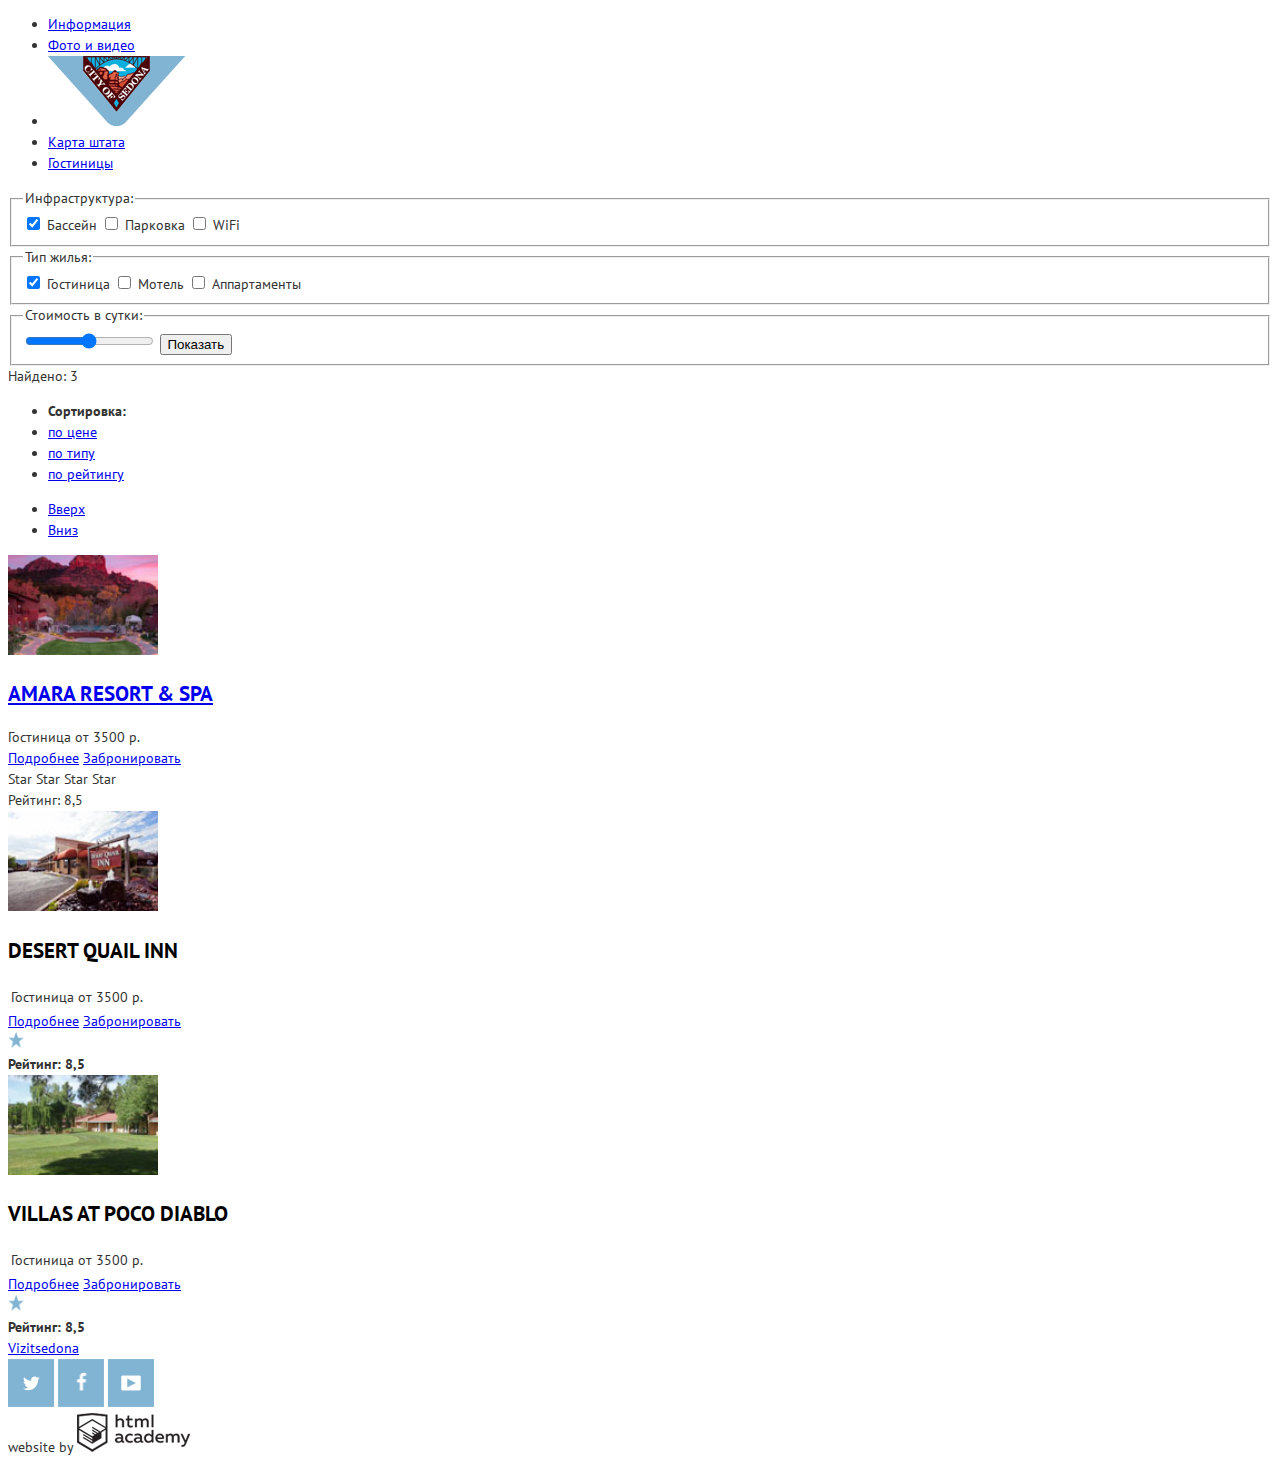
==== hotels.html @ 651b52d7 "Правки 20_04" ====
<!DOCTYPE html>
<html lang="ru">
  <head>
    <meta charset="utf-8">
    <title>HTML Academy: Седона</title>
    <link href="https://fonts.googleapis.com/css?family=PT+Sans:400,700&amp;subset=latin,cyrillic" rel="stylesheet">
    <link href="css/style.css" rel="stylesheet">
  </head>
  <body>
    <div class="container">
      <header class="main-header">
          <nav class="main-navigation">
            <ul>
              <li><a href="#">Информация</a></li>
              <li><a href="#">Фото и видео</a></li>
              <li class="logocity"><a href="#"><img src="img/logocity2.png" width="138" height="70" alt="«Logo Sedona»"></a></li>
              <li><a href="#">Карта штата</a></li>
              <li><a href="#">Гостиницы</a></li>
            </ul>
          </nav>
      </header>
      <main class="container">
        <!-- <div class="form"> -->
          <form class="searh-hotel-form" action="https://echo.htmlacademy.ru" method="post">
            <fieldset class="form-check">
             <legend>Инфраструктура:</legend>
              <input type="checkbox" name="pool" value="pool" checked>
              <label>Бассейн</label>
              <input type="checkbox" name="parking" value="parking">
              <label>Парковка</label>
              <input type="checkbox" name="wifi" value="wifi">
              <label>WiFi</label>
            </fieldset> 
            <fieldset class="form-check">
              <legend>Тип жилья:</legend>
              <input type="checkbox" name="hotel" value="hotel" checked>
              <label>Гостиница</label>
              <input type="checkbox" name="motel" value="motel">
              <label>Мотель</label>
              <input type="checkbox" name="appartment" value="appartment">
              <label>Аппартаменты</label>
            </fieldset>
            <fieldset class="">
              <legend>Стоимость в сутки:</legend>
              <input type="range" min="0" max="100" step="1" value="50">
              <button class="btn" type="submit">Показать</button>
            </fieldset>
          </form>
          <!-- <form class="searh-hotel-form" action="https://echo.htmlacademy.ru" method="post">
            <table>
              <tr>
                <th>Инфраструктура:</th>
                <th>-</th>
                </tr>
              <tr>
                <td><input type="checkbox" id="pool" value="pool"checked></td>
                <td><label for="pool">Бассейн.</label></td>
              </tr>
              <tr>
                <td><input type="checkbox" id="parking" value="parking"></td>
                <td><label for="parking">Парковка</label></td>
              </tr>
              <tr>
                <td><input type="checkbox" id="wifi" value="wifi"></td>
                <td><label for="wifi">WiFi</label></td>
              </tr>
              <tr>
                <td><button class="btn" type="submit">Показать</button></td>
                <td>-</td>
              </tr>
            </table>
          </form> -->
        <!-- </div> -->
        <div class="hotels-resalt">
          <div class="sort-bar">
            <!-- <nav class="resalt-navigation"> -->
            <div>Найдено: <span class="count">3</span></div>
            <ul class="sorting-type">
              <li><strong>Сортировка:</strong></li>
              <li><a data-sortname="price" href="#">по цене</a></li>
              <li><a data-sortname="type" href="#">по типу</a></li>
              <li><a data-sortname="rate" href="#">по рейтингу</a></li>
            </ul>
            <ul class="sorting-direction">
              <li><a data-direction="up" href="#">Вверх</a></li>
              <li><a data-direction="down" href="#">Вниз</a></li>
            </ul>
            <!-- </nav> -->
          </div>
          <div class="hotels-list">
            <div class="hotel-item">
              <div class="hotel-img">
                <a href="#"><img src="img/Amara-Resort-Spa-preview.jpg" width="150" height="100" alt="«Amara Resort»"></a>
              </div>
              <div class="hotel-name">
                <h2><a href="#">Amara Resort & Spa</a></h2>
                <div class="price">
                  <span class="left">Гостиница</span>
                  <span class="right">от 3500 р.</span>
                </div>
                <!-- <table class="price">
                  <tr>
                    <td>Гостиница</td>
                    <td>от 3500 р.</td>
                  </tr>
                </table> -->
                <div class="btn">
                 <a class="left btn-more" href="#">Подробнее</a>
                 <a class="right btn-booking" href="#">Забронировать</a>
                </div>
              </div>
              <div class="rating">
                <div class="rate-star">
                  <span class="star">Star</span>
                  <span class="star">Star</span>
                  <span class="star">Star</span>
                  <span class="star">Star</span>
                 <!-- <img src="img/star.png" width="16" height="16" alt="«star»"> -->
                </div>
                <div class="rate-number">Рейтинг: <span class="rate-count">8,5</span></div>
              </div>
            <div class="hotel-item">
              <div class="hotel-img">
                <img src="img/Desert-Quail-Inn-preview.jpg" width="150" height="100" alt="«Desert Quail Inn»">
              </div>
              <div class="hotel-name">
                <h2>Desert Quail Inn</h2>
                <table class="price">
                  <tr>
                    <td>Гостиница</td>
                    <td>от 3500 р.</td>
                  </tr>
                </table>
                <div class="btn">
                 <a class="btn-more" href="#">Подробнее</a>
                 <a class="btn-booking" href="#">Забронировать</a>
                </div>
                <div class="rate-star">
                 <img src="img/star.png" width="16" height="16" alt="«star»">
                </div>
                <div class="rate-number">
                 <strong>Рейтинг: 8,5</strong>
                </div>
              </div>  
            <div class="hotel-item">
              <div class="hotel-img">
                <img src="img/Villas-at-Poco-Diablo-preview.jpg" width="150" height="100" alt="«Villas at Poco Diablo»">
              </div>
              <div class="hotel-name">
                <h2>Villas at Poco Diablo</h2>
                <table class="price">
                  <tr>
                    <td>Гостиница</td>
                    <td>от 3500 р.</td>
                  </tr>
                </table>
                <div class="btn">
                 <a class="btn-more" href="#">Подробнее</a>
                 <a class="btn-booking" href="#">Забронировать</a>
                </div>
                <div class="rate-star">
                 <img src="img/star.png" width="16" height="16" alt="«star»">
                </div>
                <div class="rate-number">
                 <strong>Рейтинг: 8,5</strong>
                </div>
              </div>  
            </div>
          </div>
        </div>
      </main>
      <footer class="main-footer">
        <div class="footer-contacts">
          <a href="#">Vizitsedona</a>
        </div>
        <div class="footer-social">
          <a class="social-btn social-btn-tw" href="#"><img src="img/twitter-box.png" width="46" height="48" alt="Твиттер"></a>
          <a class="social-btn social-btn-fb" href="#"><img src="img/facebook-box.png" width="46" height="48" alt="Фейсбук"></a>
          <a class="social-btn social-btn-ytube" href="#"><img src="img/ytube-box.png" width="46" height="48" alt="Ютьюб"></a>
        </div>
        <div class="footer-copyright">website by
          <a class="btn" href="https://htmlacademy.ru"><img src="img/logo-academy.png" width="113" height="39" alt="htmlacademy"></a>
        </div>
      </footer>
    </div>
  </body>
</html>
---- css/style.css ----
body{
     font-size: 14px;
     color: #333333;
     font-family: "PT Sans", Arial, sans-serif;
     line-height: 1.5
}

h1 {
    font-size: 30px;
    font-weight: 700;
    text-transform: uppercase;
    color: #000;
}

h2 {
    font-size: 21px;
    font-weight: 700;
    text-transform: uppercase;
    color: #000;
}

h3 {
    font-size: 16px;
    font-weight: 700;
    text-transform: uppercase;
    color: #000;
}

.banner-left {
    background: url("../img/sedona-view-1-small.jpg") no-repeat;
}

/*.index-logo {
    background-image: url("../img/sedona-view-1-small.jpg");
}*/
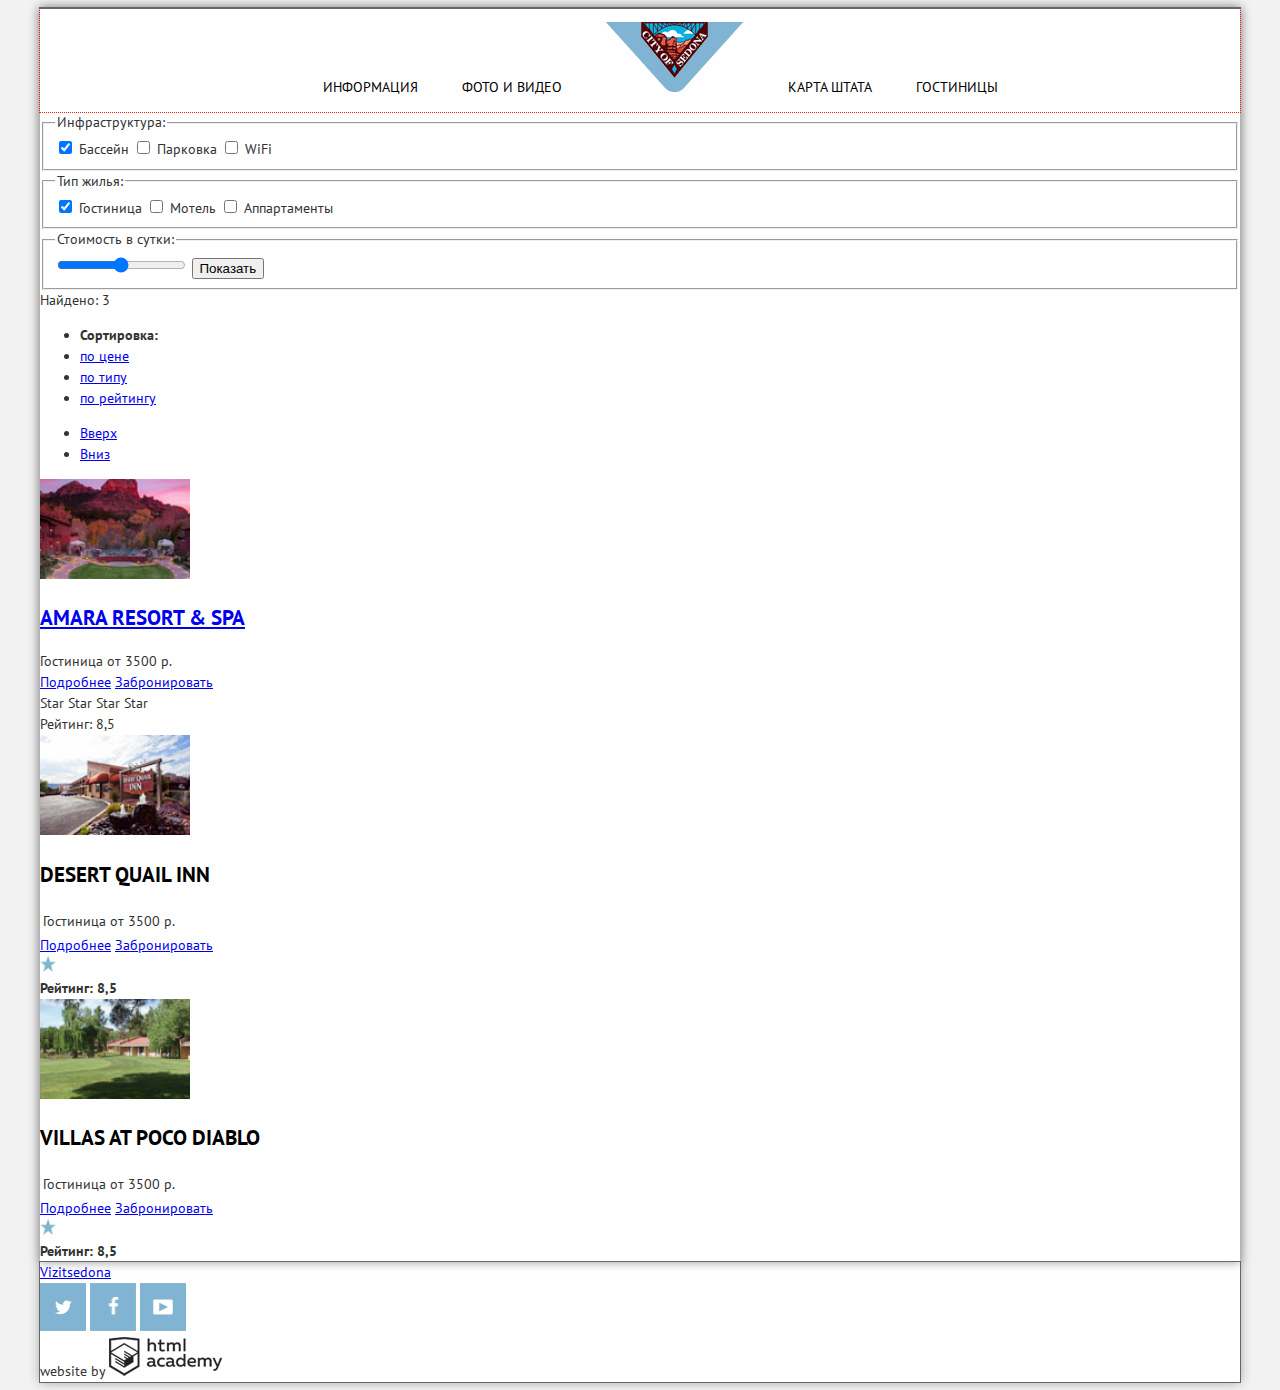
==== commit f224ea5a: "Сетки 24-04" ====
--- a/hotels.html
+++ b/hotels.html
@@ -46,32 +46,7 @@
               <button class="btn" type="submit">Показать</button>
             </fieldset>
           </form>
-          <!-- <form class="searh-hotel-form" action="https://echo.htmlacademy.ru" method="post">
-            <table>
-              <tr>
-                <th>Инфраструктура:</th>
-                <th>-</th>
-                </tr>
-              <tr>
-                <td><input type="checkbox" id="pool" value="pool"checked></td>
-                <td><label for="pool">Бассейн.</label></td>
-              </tr>
-              <tr>
-                <td><input type="checkbox" id="parking" value="parking"></td>
-                <td><label for="parking">Парковка</label></td>
-              </tr>
-              <tr>
-                <td><input type="checkbox" id="wifi" value="wifi"></td>
-                <td><label for="wifi">WiFi</label></td>
-              </tr>
-              <tr>
-                <td><button class="btn" type="submit">Показать</button></td>
-                <td>-</td>
-              </tr>
-            </table>
-          </form> -->
-        <!-- </div> -->
-        <div class="hotels-resalt">
+          <div class="hotels-resalt">
           <div class="sort-bar">
             <!-- <nav class="resalt-navigation"> -->
             <div>Найдено: <span class="count">3</span></div>
--- a/css/style.css
+++ b/css/style.css
@@ -2,7 +2,8 @@
      font-size: 14px;
      color: #333333;
      font-family: "PT Sans", Arial, sans-serif;
-     line-height: 1.5
+     line-height: 1.5;
+     background:#f2f2f2;
 }
 
 h1 {
@@ -26,9 +27,166 @@
     color: #000;
 }
 
-.banner-left {
+.container{
+    width: 1200px;
+    margin: 0 auto;
+    background:#fff;
+    box-shadow:0 0 10px #999;
+}
+
+.main-header{
+    outline: 1px solid #666;
+}
+
+.main-container{
+    outline: 1px solid #666;
+}
+
+.main-footer{
+    outline: 1px solid #666;
+}
+.main-headbg{
+    outline: 1px dotted #ff1800;
+    margin: 0;
+    background: url("../img/sedonawelcome.gif") no-repeat,
+                url("../img/sedona-head-bg.jpg") no-repeat;
+    float: left;
+    width: 1200px;
+    min-height: 507px;
+}
+
+.main-navigation{
+    outline: 1px dotted #ff1800;
+    margin: 0px auto;
+    list-style: none;
+    text-align: center;
+    vertical-align: middle;
+    float: left;
+    width: 1200px;
+    min-height: 56px;
+}
+
+.main-navigation li {
+    display: inline-block;
+    
+}
+
+.main-navigation a {
+    color: #000;
+    display: block;
+    padding: 0px 20px;
+    text-decoration: none;
+    text-transform: uppercase;
+ }
+
+ li a:hover{
+    color: #81b3d2;
+ }
+
+.bg-cover{
+    width:1200px;
+    min-height: 57px;
+    outline: 1px dotted #ff1800;
+    margin-top:-57px;
+    background: url("../img/mask-bg2.png") no-repeat;
+    float: left;
+
+}
+
+.bg-cover :after{
+    content: '';
+    display: block;
+    clear: both;
+}
+
+.about-sedona{
+    vertical-align: middle;
+    text-align: center;
+    min-height: 216px;
+    width: 1200px;
+    outline: 1px dotted #ff1800;
+    float: left;
+    padding-top: 60px;
+}
+
+.text{
+   font-size: 14px;
+   text-transform: uppercase;
+    
+}
+.banner-1{
+    width: 1200px;
+    margin: 0;
+}
+
+.banner-1:after{
+    content: '';
+    display: block;
+    clear: both;
+    outline: 1px dotted #ff1800;
+}
+/*.container-logo{
+    background: url("../img/sedona-head-bg.jpg") no-repeat;
+}*/
+
+
+.container-img-right{
+    float: right;
+    width: 800px;
+    min-height: 256px;
     background: url("../img/sedona-view-1-small.jpg") no-repeat;
 }
+.container-text-left{
+    float: left;
+    width: 400px;
+    min-height: 256px;
+    vertical-align: middle;
+    text-align: center;
+    background-color: #81b3d2;
+}
+
+.container-text-left p{
+   text-transform: uppercase;
+    color: #fff;
+}
+
+.container-text-right p{
+   text-transform: uppercase;
+    color: #fff;
+} 
+
+.content-name{
+    font-size: 21px;
+    font-weight: bold;
+}
+
+.container-img-left{
+    float: left;
+    width: 800px;
+    min-height: 256px;
+    background: url("../img/sedona-view-2-small.jpg") no-repeat;
+}
+.container-text-right{
+    float: right;
+    width: 400px;
+    min-height: 256px;
+    vertical-align: middle;
+    text-align: center;
+    background-color: #81b3d2;
+}
+
+.tourist-info{
+    outline: 1px dotted #ff1800;
+}
+.container-item{
+    float: left;
+    width: 400px;
+    min-height: 330px;
+    outline: 1px dotted #ff1800;  
+}
+
+
+
 
 /*.index-logo {
     background-image: url("../img/sedona-view-1-small.jpg");
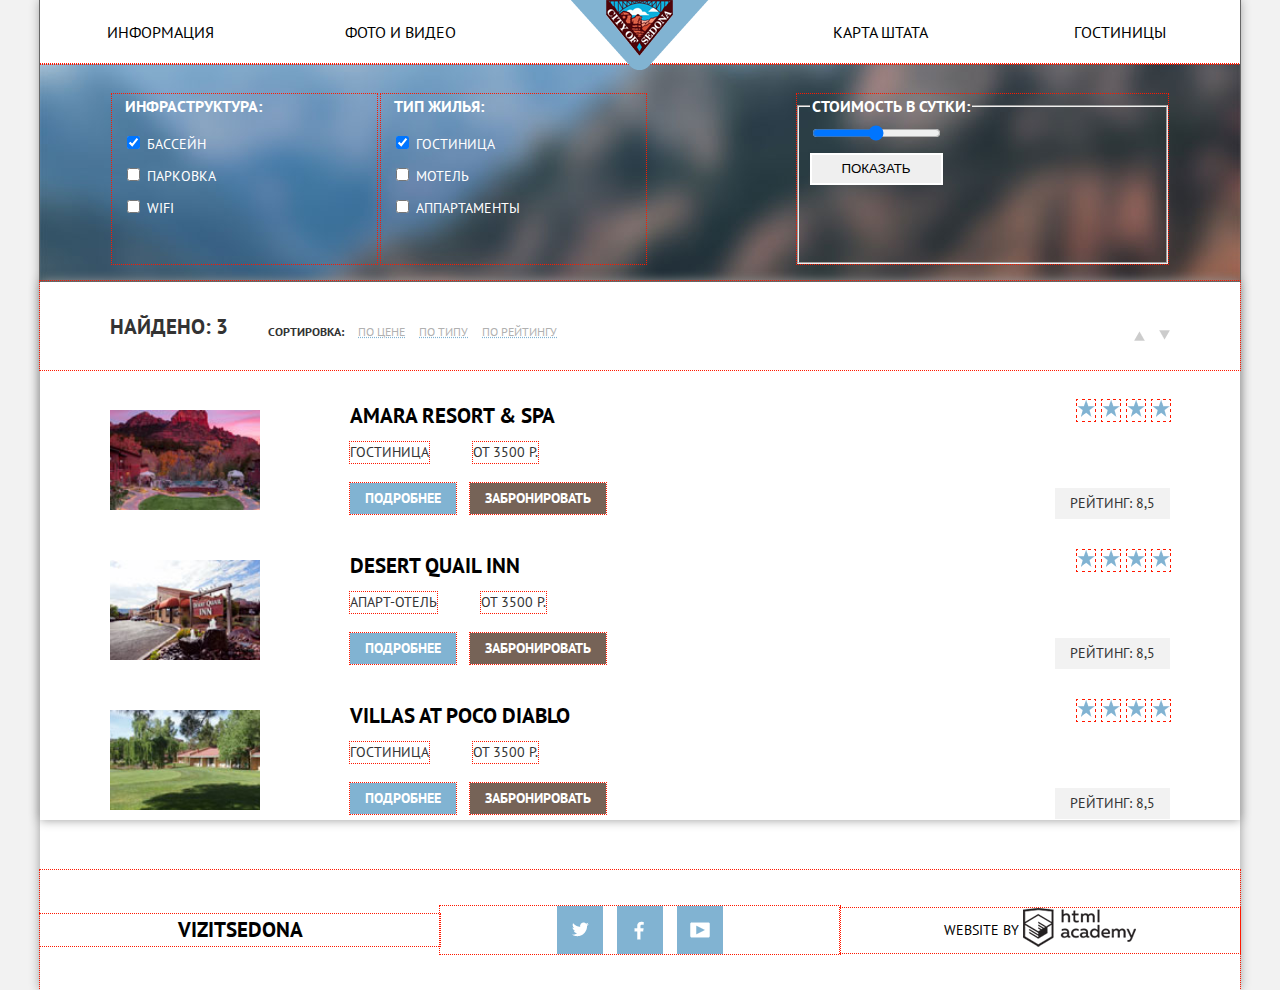
==== commit 9950b2d4: "Оформление 01_05_2016" ====
--- a/hotels.html
+++ b/hotels.html
@@ -3,12 +3,14 @@
   <head>
     <meta charset="utf-8">
     <title>HTML Academy: Седона</title>
+    <link rel="stylesheet" href="css/normalize.css">
     <link href="https://fonts.googleapis.com/css?family=PT+Sans:400,700&amp;subset=latin,cyrillic" rel="stylesheet">
     <link href="css/style.css" rel="stylesheet">
   </head>
   <body>
     <div class="container">
       <header class="main-header">
+       <!-- меню -->
           <nav class="main-navigation">
             <ul>
               <li><a href="#">Информация</a></li>
@@ -17,53 +19,52 @@
               <li><a href="#">Карта штата</a></li>
               <li><a href="#">Гостиницы</a></li>
             </ul>
-          </nav>
-      </header>
-      <main class="container">
-        <!-- <div class="form"> -->
-          <form class="searh-hotel-form" action="https://echo.htmlacademy.ru" method="post">
+          </nav> 
+        <!-- форма поиск -->
+           <form class="searh-hotel-form clearfix" action="https://echo.htmlacademy.ru" method="post">
             <fieldset class="form-check">
              <legend>Инфраструктура:</legend>
-              <input type="checkbox" name="pool" value="pool" checked>
-              <label>Бассейн</label>
-              <input type="checkbox" name="parking" value="parking">
-              <label>Парковка</label>
-              <input type="checkbox" name="wifi" value="wifi">
-              <label>WiFi</label>
+              <div class="item-form"><input type="checkbox" name="pool" value="pool" checked>
+              <label>Бассейн</label></div>
+              <div class="item-form"><input type="checkbox" name="parking" value="parking">
+              <label>Парковка</label></div>
+              <div class="item-form"><input type="checkbox" name="wifi" value="wifi">
+              <label>WiFi</label></div>
             </fieldset> 
             <fieldset class="form-check">
               <legend>Тип жилья:</legend>
-              <input type="checkbox" name="hotel" value="hotel" checked>
-              <label>Гостиница</label>
-              <input type="checkbox" name="motel" value="motel">
-              <label>Мотель</label>
-              <input type="checkbox" name="appartment" value="appartment">
-              <label>Аппартаменты</label>
+              <div class="item-form"><input type="checkbox" name="hotel" value="hotel" checked>
+              <label>Гостиница</label></div>
+              <div class="item-form"><input type="checkbox" name="motel" value="motel">
+              <label>Мотель</label></div>
+              <div class="item-form"><input type="checkbox" name="appartment" value="appartment">
+              <label>Аппартаменты</label></div>
             </fieldset>
-            <fieldset class="">
+            <fieldset class="price-range">
               <legend>Стоимость в сутки:</legend>
               <input type="range" min="0" max="100" step="1" value="50">
-              <button class="btn" type="submit">Показать</button>
+              <button class="btn-show" type="submit">Показать</button>
             </fieldset>
           </form>
-          <div class="hotels-resalt">
-          <div class="sort-bar">
-            <!-- <nav class="resalt-navigation"> -->
-            <div>Найдено: <span class="count">3</span></div>
-            <ul class="sorting-type">
-              <li><strong>Сортировка:</strong></li>
-              <li><a data-sortname="price" href="#">по цене</a></li>
-              <li><a data-sortname="type" href="#">по типу</a></li>
-              <li><a data-sortname="rate" href="#">по рейтингу</a></li>
-            </ul>
-            <ul class="sorting-direction">
-              <li><a data-direction="up" href="#">Вверх</a></li>
-              <li><a data-direction="down" href="#">Вниз</a></li>
-            </ul>
-            <!-- </nav> -->
-          </div>
+      </header>
+      <main class="container hotels">
+       <!-- сортировка -->
+            <div class="sort-bar clearfix">
+              <div class="sort-resalt">Найдено: <span class="count">3</span></div>
+                <ul class="sorting-type">
+                  <li><strong>Сортировка:</strong></li>
+                  <li><a data-sortname="price" href="#">по цене</a></li>
+                  <li><a data-sortname="type" href="#">по типу</a></li>
+                  <li><a data-sortname="rate" href="#">по рейтингу</a></li>
+                </ul>
+                <ul class="sorting-direction">
+                  <li><a data-direction="up" href="#"><img src="img/arrow.png" width="11" height="10" alt="«Up»"></a></li>
+                  <li><a data-direction="down" href="#"><img src="img/arrow.png" width="11" height="10" alt="«Down»"></a></li>
+                </ul>
+            </div>
+          <!-- список отелей -->
           <div class="hotels-list">
-            <div class="hotel-item">
+            <div class="hotel-item clearfix">
               <div class="hotel-img">
                 <a href="#"><img src="img/Amara-Resort-Spa-preview.jpg" width="150" height="100" alt="«Amara Resort»"></a>
               </div>
@@ -73,90 +74,92 @@
                   <span class="left">Гостиница</span>
                   <span class="right">от 3500 р.</span>
                 </div>
-                <!-- <table class="price">
-                  <tr>
-                    <td>Гостиница</td>
-                    <td>от 3500 р.</td>
-                  </tr>
-                </table> -->
-                <div class="btn">
-                 <a class="left btn-more" href="#">Подробнее</a>
-                 <a class="right btn-booking" href="#">Забронировать</a>
+                <div class="btn2">
+                 <a class="left-btn-more" href="#">Подробнее</a>
+                 <a class="right-btn-booking" href="#">Забронировать</a>
                 </div>
               </div>
               <div class="rating">
                 <div class="rate-star">
-                  <span class="star">Star</span>
-                  <span class="star">Star</span>
-                  <span class="star">Star</span>
-                  <span class="star">Star</span>
-                 <!-- <img src="img/star.png" width="16" height="16" alt="«star»"> -->
+                  <span class="star"><img src="img/star.png" width="18" height="17" alt="«star»"></span>
+                  <span class="star"><img src="img/star.png" width="18" height="17" alt="«star»"></span>
+                  <span class="star"><img src="img/star.png" width="18" height="17" alt="«star»"></span>
+                  <span class="star"><img src="img/star.png" width="18" height="17" alt="«star»"></span>
                 </div>
-                <div class="rate-number">Рейтинг: <span class="rate-count">8,5</span></div>
+                <div class="rate-number">Рейтинг: <span class="rate-count">8,5</span>
+                </div>
               </div>
-            <div class="hotel-item">
+            </div>
+            <div class="hotel-item clearfix">
               <div class="hotel-img">
-                <img src="img/Desert-Quail-Inn-preview.jpg" width="150" height="100" alt="«Desert Quail Inn»">
+                <a href="#"><img src="img/Desert-Quail-Inn-preview.jpg" width="150" height="100" alt="«Desert Quail Inn»"></a>
               </div>
               <div class="hotel-name">
-                <h2>Desert Quail Inn</h2>
-                <table class="price">
-                  <tr>
-                    <td>Гостиница</td>
-                    <td>от 3500 р.</td>
-                  </tr>
-                </table>
-                <div class="btn">
-                 <a class="btn-more" href="#">Подробнее</a>
-                 <a class="btn-booking" href="#">Забронировать</a>
+                <h2><a href="#">Desert Quail Inn</a></h2>
+                <div class="price">
+                  <span class="left">Апарт-отель</span>
+                  <span class="right">от 3500 р.</span>
                 </div>
+                <div class="btn2">
+                 <a class="left-btn-more" href="#">Подробнее</a>
+                 <a class="right-btn-booking" href="#">Забронировать</a>
+                </div>
+              </div>
+              <div class="rating">
                 <div class="rate-star">
-                 <img src="img/star.png" width="16" height="16" alt="«star»">
+                  <span class="star"><img src="img/star.png" width="18" height="17" alt="«star»"></span>
+                  <span class="star"><img src="img/star.png" width="18" height="17" alt="«star»"></span>
+                  <span class="star"><img src="img/star.png" width="18" height="17" alt="«star»"></span>
+                  <span class="star"><img src="img/star.png" width="18" height="17" alt="«star»"></span>
                 </div>
-                <div class="rate-number">
-                 <strong>Рейтинг: 8,5</strong>
+                <div class="rate-number">Рейтинг: <span class="rate-count">8,5</span>
                 </div>
-              </div>  
-            <div class="hotel-item">
+              </div>
+            </div>
+            <div class="hotel-item clearfix">
               <div class="hotel-img">
-                <img src="img/Villas-at-Poco-Diablo-preview.jpg" width="150" height="100" alt="«Villas at Poco Diablo»">
+                <a href="#"><img src="img/Villas-at-Poco-Diablo-preview.jpg" width="150" height="100" alt="«Villas at Poco Diablo»"></a>
               </div>
               <div class="hotel-name">
-                <h2>Villas at Poco Diablo</h2>
-                <table class="price">
-                  <tr>
-                    <td>Гостиница</td>
-                    <td>от 3500 р.</td>
-                  </tr>
-                </table>
-                <div class="btn">
-                 <a class="btn-more" href="#">Подробнее</a>
-                 <a class="btn-booking" href="#">Забронировать</a>
+                <h2><a href="#">Villas at Poco Diablo</a></h2>
+                <div class="price">
+                  <span class="left">Гостиница</span>
+                  <span class="right">от 3500 р.</span>
                 </div>
+                <div class="btn2">
+                 <a class="left-btn-more" href="#">Подробнее</a>
+                 <a class="right-btn-booking" href="#">Забронировать</a>
+                </div>
+              </div>
+              <div class="rating">
                 <div class="rate-star">
-                 <img src="img/star.png" width="16" height="16" alt="«star»">
+                  <span class="star"><img src="img/star.png" width="18" height="17" alt="«star»"></span>
+                  <span class="star"><img src="img/star.png" width="18" height="17" alt="«star»"></span>
+                  <span class="star"><img src="img/star.png" width="18" height="17" alt="«star»"></span>
+                  <span class="star"><img src="img/star.png" width="18" height="17" alt="«star»"></span>
                 </div>
-                <div class="rate-number">
-                 <strong>Рейтинг: 8,5</strong>
+                <div class="rate-number">Рейтинг: <span class="rate-count">8,5</span>
                 </div>
-              </div>  
+              </div>
             </div>
           </div>
-        </div>
       </main>
       <footer class="main-footer">
-        <div class="footer-contacts">
-          <a href="#">Vizitsedona</a>
+        <!-- контакты -->
+        <div class="footer">
+          <a class="contacts" href="#">Vizitsedona</a>
         </div>
-        <div class="footer-social">
-          <a class="social-btn social-btn-tw" href="#"><img src="img/twitter-box.png" width="46" height="48" alt="Твиттер"></a>
-          <a class="social-btn social-btn-fb" href="#"><img src="img/facebook-box.png" width="46" height="48" alt="Фейсбук"></a>
-          <a class="social-btn social-btn-ytube" href="#"><img src="img/ytube-box.png" width="46" height="48" alt="Ютьюб"></a>
+        <!-- соцсети -->
+        <div class="footer">
+              <a class="social-btn sprite-twitter" href="#">twitter</a>
+              <a class="social-btn sprite-facebook" href="#">facebook</a>
+              <a class="social-btn sprite-ytube" href="#">youtube</a>
         </div>
-        <div class="footer-copyright">website by
-          <a class="btn" href="https://htmlacademy.ru"><img src="img/logo-academy.png" width="113" height="39" alt="htmlacademy"></a>
+        <!-- копирайт -->
+        <div class="footer"><p class="footer-copyright">website by</p>
+          <a class="footer-copyright" href="https://htmlacademy.ru"><img src="img/logo-academy.png" width="113" height="39" alt="htmlacademy"></a>
         </div>
-      </footer>
+       </footer>
     </div>
   </body>
 </html>
--- a/css/style.css
+++ b/css/style.css
@@ -4,20 +4,24 @@
      font-family: "PT Sans", Arial, sans-serif;
      line-height: 1.5;
      background:#f2f2f2;
-}
-
-h1 {
-    font-size: 30px;
-    font-weight: 700;
-    text-transform: uppercase;
-    color: #000;
-}
+     margin: 0;
+}
+* {
+    box-sizing: border-box;
+}
+// h1 {
+//     font-size: 30px;
+//     font-weight: 700;
+//     text-transform: uppercase;
+//     color: #000;
+// }
 
 h2 {
     font-size: 21px;
     font-weight: 700;
     text-transform: uppercase;
     color: #000;
+    margin: 0;
 }
 
 h3 {
@@ -28,12 +32,15 @@
 }
 
 .container{
-    width: 1200px;
+    max-width: 1200px;
+    min-width: 768px;
     margin: 0 auto;
     background:#fff;
     box-shadow:0 0 10px #999;
 }
-
+.container .hotels{
+    margin-bottom: 170px;
+}
 .main-header{
     outline: 1px solid #666;
 }
@@ -47,107 +54,183 @@
 }
 .main-headbg{
     outline: 1px dotted #ff1800;
+    background: #39596e url("../img/sedona-head-bg.jpg") no-repeat;
+    min-height: 507px;
+    text-align: center;
+    padding-top: 30px;
+}
+/*.container-form{
+    outline: 1px dotted #ff1800;
+    background: url("../img/sedona-head-bg2.jpg") no-repeat;
+    min-height: 217px;
+    text-align: center;
+    padding-top: 30px;
+}*/
+
+.searh-hotel-form{
+    outline: 1px dotted #ff1800;
+    background: #39596e url("../img/sedona-head-bg2.jpg") no-repeat;
+    min-height: 217px;
+    /*text-align: center;*/
+    padding: 30px 70px 0 70px;
+}
+.headbg-text {
+    font-size: 0;
+    width: 458px;
+    height: 352px;
+    margin: 0 auto;
+    background: url("../img/sedonawelcome.png") 50% 50% no-repeat;
+    outline: 1px dotted #ff1800;
+}
+
+.main-navigation {
+    outline: 1px dotted #ff1800;
+    text-align: center;
+}
+.main-navigation ul {
     margin: 0;
-    background: url("../img/sedonawelcome.gif") no-repeat,
-                url("../img/sedona-head-bg.jpg") no-repeat;
-    float: left;
-    width: 1200px;
-    min-height: 507px;
-}
-
-.main-navigation{
-    outline: 1px dotted #ff1800;
-    margin: 0px auto;
+    padding: 0;
     list-style: none;
-    text-align: center;
+    font-size: 0;
+}
+.main-navigation li {
+    display: inline-block;
     vertical-align: middle;
-    float: left;
-    width: 1200px;
-    min-height: 56px;
-}
-
-.main-navigation li {
-    display: inline-block;
-    
-}
-
+    width: 20%;
+}
 .main-navigation a {
     color: #000;
     display: block;
-    padding: 0px 20px;
+    padding: 20px 10px;
+    font-size: 16px;
+    font-weight: 700px;
     text-decoration: none;
     text-transform: uppercase;
- }
-
+    position: relative;
+    min-height: 64px;
+    
+}
+.main-navigation img {
+    position: absolute;
+    left: 50%;
+    top: 0;
+    margin-left: -69px;
+}
  li a:hover{
     color: #81b3d2;
  }
+  li a:active{
+    color: rgba(255,255,255,.9);
+ }
 
 .bg-cover{
-    width:1200px;
-    min-height: 57px;
-    outline: 1px dotted #ff1800;
-    margin-top:-57px;
+    // width:1200px;
+    height: 57px;
+    outline: 1px dotted #ff1800;
+    margin-top: -57px;
     background: url("../img/mask-bg2.png") no-repeat;
-    float: left;
-
-}
-
-.bg-cover :after{
+    // float: left;
+}
+.clearfix:after{
     content: '';
     display: block;
     clear: both;
 }
-
-.about-sedona{
-    vertical-align: middle;
+.tagline{
+    // vertical-align: middle;
+    text-align: center;
+    // min-height: 216px;
+    // width: 1200px;
+    outline: 1px dotted #ff1800;
+    // float: left;
+    padding-top: 60px;
+    padding-bottom: 55px;
+}
+.tagline-title{
+    font-size: 21px;
+    font-weight: 700;
+    text-transform: uppercase;
+    color: #000;
+    margin: 0 auto 30px;
+    width: 450px;
+}
+
+.tagline-title .bigger{
+    font-size: 30px;
+}
+.search{
+    min-height: 150px;
+}
+
+.tagline-search{
+    // vertical-align: middle;
     text-align: center;
     min-height: 216px;
-    width: 1200px;
-    outline: 1px dotted #ff1800;
-    float: left;
+    // width: 1200px;
+    outline: 1px dotted #ff1800;
+    // float: left;
     padding-top: 60px;
-}
-
-.text{
+    padding-left: 25%;
+    padding-right: 25%;
+}
+.tagline-text{
    font-size: 14px;
    text-transform: uppercase;
-    
-}
-.banner-1{
-    width: 1200px;
-    margin: 0;
-}
-
-.banner-1:after{
-    content: '';
-    display: block;
-    clear: both;
-    outline: 1px dotted #ff1800;
-}
-/*.container-logo{
-    background: url("../img/sedona-head-bg.jpg") no-repeat;
-}*/
-
-
-.container-img-right{
-    float: right;
-    width: 800px;
-    min-height: 256px;
-    background: url("../img/sedona-view-1-small.jpg") no-repeat;
-}
+}
+
+// .banner-1{
+//     width: 1200px;
+//     margin: 0;
+// }
+
+
+
+.tourist-info{
+    outline: 1px dotted #ff1800;
+}
+
+.container-form{
+    outline: 1px dotted #ff1800;
+}
+
+.searh-hotel-form{
+    outline: 1px dotted #ff1800;
+    text-transform: uppercase;
+    color: #fff;
+}
+
+
+
+// .container-img-right{
+//     float: right;
+//     width: 800px;
+//     min-height: 256px;
+//     background: url("../img/sedona-view-1-small.jpg") no-repeat;
+// }
+
+.banner-left {
+    padding-right: 66.666666%;
+    background: url("../img/sedona-view-1.jpg") no-repeat 100% 50%;
+}
+.banner-right {
+    padding-left: 66.666666%;
+    background: url("../img/sedona-view-2.jpg") no-repeat 0 50%;
+}
+
 .container-text-left{
-    float: left;
+    // float: left;
     width: 400px;
-    min-height: 256px;
-    vertical-align: middle;
+    // min-height: 226px;
+    padding-top: 50px;
+    padding-bottom: 50px;
     text-align: center;
     background-color: #81b3d2;
 }
 
-.container-text-left p{
+.container-text-left p {
    text-transform: uppercase;
     color: #fff;
+    margin: 0;
 }
 
 .container-text-right p{
@@ -157,37 +240,613 @@
 
 .content-name{
     font-size: 21px;
-    font-weight: bold;
-}
-
-.container-img-left{
-    float: left;
-    width: 800px;
-    min-height: 256px;
-    background: url("../img/sedona-view-2-small.jpg") no-repeat;
-}
-.container-text-right{
-    float: right;
-    width: 400px;
-    min-height: 256px;
-    vertical-align: middle;
-    text-align: center;
-    background-color: #81b3d2;
-}
-
-.tourist-info{
-    outline: 1px dotted #ff1800;
-}
+    line-height: 1;
+    font-weight: 700;
+    margin-top: 30px;
+}
+
+.content-text{
+    color: #333333;
+    margin-top:30px;
+    margin-bottom:80px;
+    padding: 0 15% 0 15%;
+}
+
+.content-number{
+    display: inline-block;
+    /*margin-top:30px;*/
+    margin: 0;
+    line-height: 0;
+    position: relative;
+}
+
+.number-white{
+    background-color: 
+}
+
+.content-number::after{
+ content: "";
+ position: absolute;
+ left: -50%;
+ display: block;
+ width: 9px;
+ height: 1px;
+ background-color: #000;
+}
+.content-number::before{
+ content: "";
+ position: absolute;
+ right: -50%;
+ display: block;
+ width: 9px;
+ height: 1px;
+ background-color: #000;
+}
+
+.number-white::after{
+ content: "";
+ position: absolute;
+ left: -50%;
+ display: block;
+ width: 9px;
+ height: 1px;
+ background-color: #fff;
+}
+.number-white::before{
+ content: "";
+ position: absolute;
+ right: -50%;
+ display: block;
+ width: 9px;
+ height: 1px;
+ background-color: #fff;
+}
+
+
+
 .container-item{
     float: left;
-    width: 400px;
-    min-height: 330px;
-    outline: 1px dotted #ff1800;  
-}
-
-
-
+   /* position: relative;*/
+    width: 33.333333%;
+    min-height: 270px;
+    outline: 1px dotted #ff1800;
+    text-align: center;
+}
+
+.content-icon{
+    margin: 50px 0 0 0 ;
+    display: inline-block;
+/*    width: 80px;
+    height: 80px;*/
+    vertical-align: middle;
+    background: url("../img/spritesheet.png") no-repeat center;
+    font-size: 0;
+    text-decoration: none;
+    text-align: center; 
+}
+
+
+.sprite-food {
+    width: 76px;
+    height: 76px;
+    background-position: -5px -5px;
+}
+.sprite-gift {
+    width: 76px;
+    height: 76px;
+    background-position: -91px -5px;
+}
+
+.sprite-home {
+    width: 76px;
+    height: 76px;
+    background-position: -177px -5px;
+}
+/*классы для формы выбора отелей*/
+.form-check{
+    float: left;
+    width: 25%;
+    min-height: 170px;
+    outline: 1px dotted #ff1800;
+    text-align: left;
+    border: none;
+}
+
+.form-check legend{
+    font-size: 16px;
+    font-weight: 700;
+}
+
+.form-check input{
+    display: inline-block;
+}
+.form-check label{
+    display: inline-block;;
+}
+.item-form{
+    margin-top: 10px;
+}
+
+.price-range{
+    float: right;
+    width: 35%;
+    min-height: 170px;
+    outline: 1px dotted #ff1800;
+    text-align: left;
+}
+
+.price-range legend{
+    font-size: 16px;
+    font-weight: 700;
+}
+
+.price-range input{
+    display: block;
+}
+.container-item p{
+   text-transform: uppercase;
+   color: #000;
+} 
+
+.container-item img{
+  margin-top:60px; 
+} 
+
+.features{
+    background-color: #eeeeee;
+    min-height: 235px;
+}
+
+/*форма поиска отелей на главной*/
+.form-content{
+    outline: 1px dotted #ff1800;
+    position: relative;
+    // float: left;
+    // width: 1200px;
+    // min-height: 653px;
+    
+    // background-position: bottom;
+}
+
+
+.form-content:after{
+    content: '';
+    display: block;
+    clear: both;
+}
+
+.form-content-btn{
+    display: block;
+    margin: 0 auto;
+    padding-top: 15px;
+    background-color: #766357;
+    color: #fff;
+    font-size: 21px;
+    font-weight: 700;
+    text-transform: uppercase;
+    text-decoration: none;
+    width: 568px;
+    min-height: 60px;
+    text-align: center;
+    font-family: "PT Sans", Arial, sans-serif;
+}
+
+.searh-form{
+    position: absolute;
+    top: 100%;
+    left: 50%;
+    margin-left: -284px;
+    font-size: 14px;
+    font-weight: 700;
+    text-transform: uppercase;
+    width: 568px;
+    // min-height: 395px;
+    text-align: center;
+    outline: 1px dotted #ff1800;
+    background-color: #fff;
+    box-shadow:0 0 5px #999;
+}
+
+.main-search fieldset{
+    width: 458px;
+    text-align: left;
+    padding: 5px;
+    margin-bottom: 10px;
+}
+.main-search input{
+    width: 346px;
+    text-align: left;
+    padding: 5px;
+    margin: 10px;
+    font-size: 14px;
+    color: #000;
+    text-transform: uppercase;
+    background-color: #f2f2f2;
+    border: none;
+    line-height: 24px;
+    font-family: "PT Sans", Arial, sans-serif;
+}
+
+/*.main-search .person input{
+    display: inline-block;
+    width: 146px;
+    text-align: left;
+    padding: 5px;
+    margin: 10px;
+    font-size: 14px;
+    color: #000;
+    text-transform: uppercase;
+    background-color: #f2f2f2;
+    border: none;
+    line-height: 24px;
+}
+*/
+/*.main-search .person{
+    display: inline-block;
+}*/
+
+.btn{
+    background-color: #81b3d2;
+    margin: 10px auto;
+    color: #fff;
+    font-size: 21px;
+    font-weight: 700;
+    text-transform: uppercase;
+    text-decoration: none;
+    /*width: 468px;*/
+    min-height: 60px;
+    text-align: center;
+    border: none;
+    font-family: "PT Sans", Arial, sans-serif;
+}
+
+.btn-search{
+    width: 458px;
+    background-color: #81b3d2;
+    margin: 10px auto;
+    padding: 8px auto;
+    color: #fff;
+    font-family: "PT Sans", Arial, sans-serif;
+    font-size: 21px;
+    font-weight: 700;
+    line-height: 42px;
+    text-transform: uppercase;
+    text-decoration: none;
+    text-align: center;
+    border: none;
+}
+
+.btn-show{
+    width: 133px;
+    height: 32px;
+    margin: 10px auto;
+    text-transform: uppercase;
+    border: 2px solid #fff;
+}
+
+.map {
+    background: url("../img/map.jpg") no-repeat 50% 50%;
+    min-height: 593px;
+}
+
+/*футер*/
+.main-footer{
+    // width:1200px;
+    // min-height: 120px;
+    outline: 1px dotted #ff1800;
+    margin-top: -120px;
+    background-color: rgba(255,255,255,.9);
+    // float: left;
+    color: #000;
+    text-align: center;
+    font-size: 0;
+    padding: 36px 0;
+}
+
+
+
+.main-footer:after{
+    content: '';
+    display: block;
+    clear: both;
+}
+
+.footer{
+    display: inline-block;
+    vertical-align: middle;
+    outline: 1px dotted #ff1800;
+    width: 33.333333%;
+    font-size: 16px;
+    // min-height: 120px;
+    // vertical-align: middle;  
+}
+
+.contacts{
+    font-size: 21px;
+    text-decoration:none;
+    text-transform: uppercase;
+    color: #000;
+    font-weight: 700;
+}
+
+.social-btn{
+    margin: 0 5px;
+    display: inline-block;
+    width: 46px;
+    height: 48px;
+    vertical-align: middle;
+    font-size: 0;
+    text-decoration: none;
+    text-align: center;
+    background: #81b3d2 url("../img/socialspr.png") no-repeat center;
+}
+
+.sprite-facebook {
+    background-position: -20px -20px;
+}
+
+
+.sprite-twitter {
+    background-position: -106px -20px;
+}
+
+.sprite-ytube {
+    background-position: -192px -20px;
+}
+
+.sprite-facebook:hover {
+    background-color:#669ec0;
+    background-position: -20px -20px;
+}
+.sprite-twitter:hover {
+    background-color:#669ec0;
+    background-position: -106px -20px;
+}
+
+.sprite-ytube:hover {
+    background-color:#669ec0;
+    background-position: -192px -20px;
+}
+
+.sprite-facebook:active {
+    background-position: -20px -20px;
+    opacity: 0.3;
+}
+.sprite-twitter:active {
+    background-position: -106px -20px;
+    opacity: 0.3;
+}
+
+.sprite-ytube:active {
+    background-position: -192px -20px;
+    opacity: 0.3;
+}
+
+
+
+
+/*.social-btn:hover{
+    background: #669ec0 url("../img/socialspr.png") no-repeat center;
+}*/
+
+.footer-copyright {
+    display: inline-block;
+    text-decoration:none;
+    text-transform: uppercase;
+    font-size: 14px;
+    margin: 0;
+    vertical-align: middle;
+}
+.footer-logo-academy{
+    display: inline-block;
+    width: 113px;
+    height: 39px;
+    font-size: 0;
+    text-decoration:none;
+    text-transform: uppercase;
+    margin: 0;
+    vertical-align: middle;
+    background: url("../img/logo-academy-sprite.png") no-repeat center;
+}
+
+logo-sprite{
+    width: 113px;
+    height: 39px;
+    background-position: -20px -20px;
+}
+
+logo-sprite:hover{
+    width: 113px;
+    height: 39px;
+    background-position:  -20px -178px;
+}
+
+/*классы для строки найдено*/
+.sort-bar{
+    padding: 30px 70px 10px 70px;
+    margin: 0;
+    text-transform: uppercase;
+    outline: 1px dotted #ff1800;
+    /*min-height: 100px;*/
+}
+.sort-resalt{
+    text-decoration:none;
+    font-size: 21px;
+    font-weight: 700;
+    float: left;
+    margin: 0 auto;
+}
+/*.sort-resalt p{
+    margin: 0 auto;
+}*/
+
+.sorting-type{
+    /*display: inline-block;*/
+    list-style: none;
+    float: left;
+    margin: 0;
+    padding-top: 10px;
+}
+.sorting-type li{
+    display: inline-block;
+    font-size: 12px;
+    padding-right: 10px;
+}
+.sorting-type a {
+    color: #b1b1b1;
+    text-decoration-line: underline;
+    text-decoration-style: dotted;
+    text-decoration-color: #81b3d2;
+    text-transform: uppercase;  
+}
+.sorting-type a:hover {
+    color: #81b3d2;
+   text-decoration: none;
+    text-transform: uppercase;  
+}
+
+.sorting-direction{
+    float: right;
+    /*display: inline-block;*/
+}
+.sorting-direction li{
+    display: inline-block;
+    list-style: none;
+   }
+.sorting-direction img{
+    margin-left: 5px;
+   }
+.sorting-direction li:first-child{
+   transform: rotate(180deg);
+}
+
+
+/*классы для строки отеля*/
+
+.hotels-item{
+    border-bottom: 1px solid #000;
+    /*padding-top: 30px;*/ 
+}
+.hotel-img{
+float: left;
+margin-left: 70px;
+padding-top: 30px;
+/*outline: 1px dotted #ff1800;*/
+width: 20%;
+min-height: 150px;
+}
+
+.hotel-img img{
+/*margin: 10px; */  
+/*outline: 1px dotted #ff1800;*/
+margin-top: 10px;
+}
+
+.hotel-name{
+float: left;
+/*outline: 1px dotted #ff1800;*/
+width: 30%;
+min-height: 150px;
+padding-top: 30px;
+}
+.hotel-name a{
+margin-top: 10px;
+}
+.rating{
+float: right;
+/*outline: 1px dotted #ff1800;*/
+width: 30%;
+min-height: 150px;
+text-align: right;
+margin-right: 70px;
+padding-top: 30px;
+}
+.star{
+   /*display: inline-block;*/
+   outline: 1px dotted #ff1800;
+   margin: 10px 0 0 3px; 
+}
+.rate-number{
+    display: inline-block;
+    background: #f2f2f2;
+/*    width: 110px;
+    height: 27px;*/
+/*    text-align: center;
+    vertical-align: middle;*/
+    margin-top: 65px;
+    padding: 5px 15px 5px 15px;
+    text-transform: uppercase;
+}
+
+.hotel-name a{
+    color: #000;
+    text-decoration: none;
+    text-transform: uppercase;
+}
+
+.hotel-name a:hover{
+    color: #81b3d2;
+ }
+.price{
+   text-transform: uppercase;
+   margin-top: 10px; 
+}
+
+.price span{
+   display: inline-block;
+   outline: 1px dotted #ff1800; 
+}
+
+.left{
+    display: inline-block;
+    /*width: 110px;*/
+    margin-right: 40px; 
+    padding: 20px auto;
+}
+.btn2{
+   margin-top: 10px; 
+}
+.btn2 a{
+   display: inline-block;
+   color: #fff;
+   font-weight: 700;
+   outline: 1px dotted #ff1800;
+   text-align: center;
+   /*vertical-align: top;*/ 
+}
+.left-btn-more{
+    background: #81b3d2;
+    margin-right: 10px; 
+    padding: 5px 15px 5px 15px;
+    /*padding: 0;*/
+    /*    width: 110px;
+    height: 27px;*/
+}
+.left-btn-more a:hover{
+    background: #669ec0;
+    color: #fff;
+}
+.left-btn-more a:active{
+    background: #669ec0;
+    color: rgba(255,255,255,.9);
+}
+
+.right-btn-booking{
+    background: #766357;
+    padding: 5px 15px 5px 15px;
+}
+.right-btn-booking a:hover{
+    background: #604e43;
+    color: #fff;
+}
+
+
+
+/*.footer-copyright a{
+    display: inline-block;
+}*/
 
 /*.index-logo {
     background-image: url("../img/sedona-view-1-small.jpg");
-}*/+}*/
+
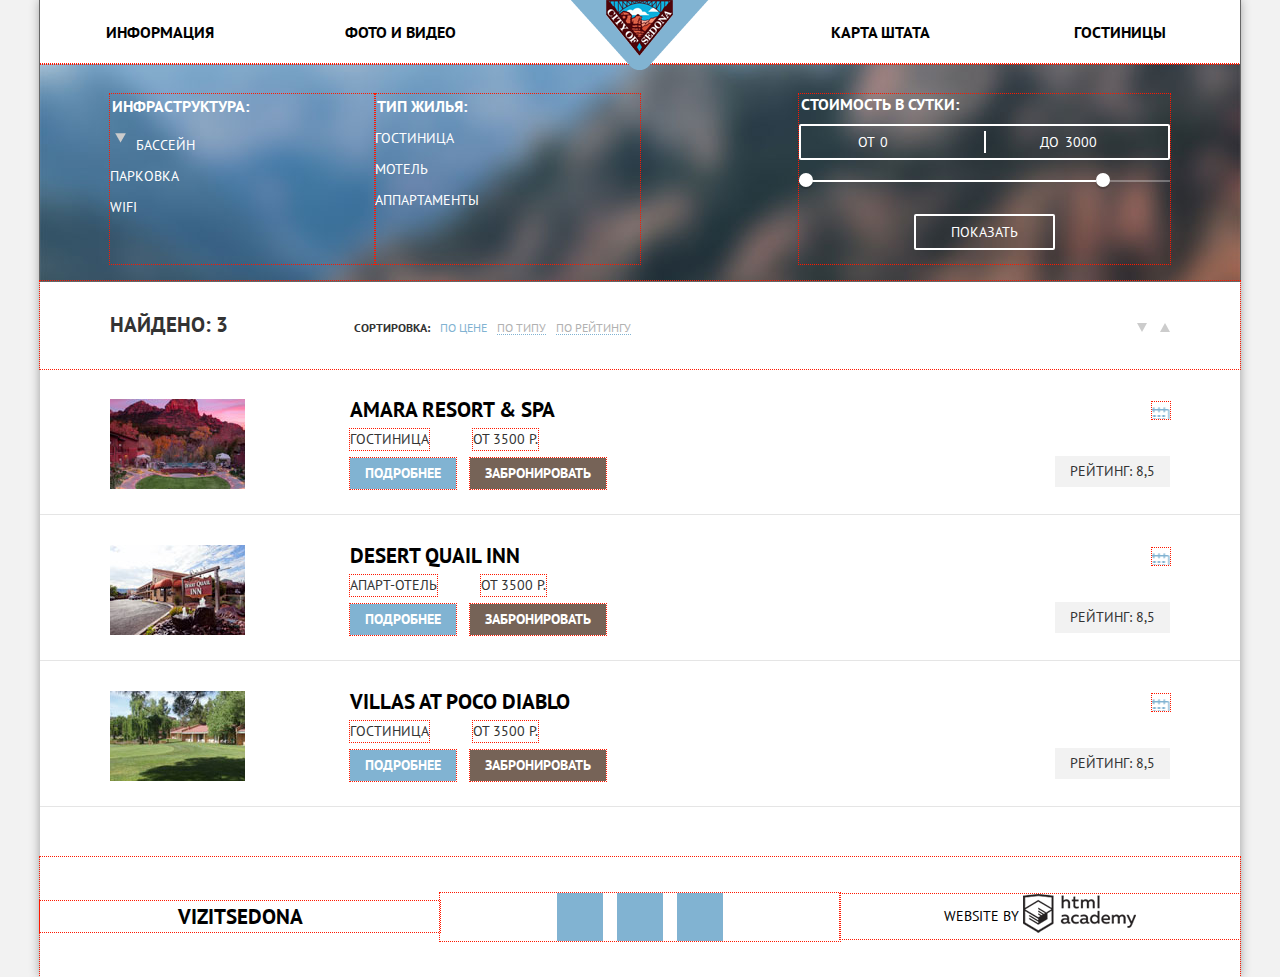
==== commit 38ff03ac: "Оформление 04_05_2016" ====
--- a/hotels.html
+++ b/hotels.html
@@ -24,7 +24,7 @@
            <form class="searh-hotel-form clearfix" action="https://echo.htmlacademy.ru" method="post">
             <fieldset class="form-check">
              <legend>Инфраструктура:</legend>
-              <div class="item-form"><input type="checkbox" name="pool" value="pool" checked>
+              <div class="item-form"><input type="checkbox" name="pool" value="pool" checked><span class="sprite-checkbox"></span>
               <label>Бассейн</label></div>
               <div class="item-form"><input type="checkbox" name="parking" value="parking">
               <label>Парковка</label></div>
@@ -41,32 +41,43 @@
               <label>Аппартаменты</label></div>
             </fieldset>
             <fieldset class="price-range">
-              <legend>Стоимость в сутки:</legend>
-              <input type="range" min="0" max="100" step="1" value="50">
+              <legend class="price-range-title">Стоимость в сутки:</legend>
+               <div class="price-controls">
+                <label class="min-price">от <input type="text" name="min-price" value="0"></label>
+                <label class="max-price">до <input type="text" name="max-price" value="3000"></label>
+               </div>
+               <div class="range-controls">
+                <div class="scale">
+                 <div class="bar"></div>
+                </div>
+                  <div class="range-toggle range-toggle-min"></div>
+                  <div class="range-toggle range-toggle-max"></div>
+               </div>
               <button class="btn-show" type="submit">Показать</button>
             </fieldset>
           </form>
       </header>
-      <main class="container hotels">
+      <main class="container-hotels">
        <!-- сортировка -->
+
             <div class="sort-bar clearfix">
               <div class="sort-resalt">Найдено: <span class="count">3</span></div>
                 <ul class="sorting-type">
                   <li><strong>Сортировка:</strong></li>
-                  <li><a data-sortname="price" href="#">по цене</a></li>
+                  <li><a class="none" data-sortname="price" href="#">по цене</a></li>
                   <li><a data-sortname="type" href="#">по типу</a></li>
                   <li><a data-sortname="rate" href="#">по рейтингу</a></li>
                 </ul>
                 <ul class="sorting-direction">
-                  <li><a data-direction="up" href="#"><img src="img/arrow.png" width="11" height="10" alt="«Up»"></a></li>
-                  <li><a data-direction="down" href="#"><img src="img/arrow.png" width="11" height="10" alt="«Down»"></a></li>
+                  <li><a class="arrow-up" data-direction="up" href="#"></a></li>
+                  <li><a class="arrow-down" data-direction="down" href="#"></a></li>
                 </ul>
             </div>
           <!-- список отелей -->
           <div class="hotels-list">
             <div class="hotel-item clearfix">
               <div class="hotel-img">
-                <a href="#"><img src="img/Amara-Resort-Spa-preview.jpg" width="150" height="100" alt="«Amara Resort»"></a>
+                <a href="#"><img src="img/Amara-Resort-Spa-preview.jpg" width="135" height="90" alt="«Amara Resort»"></a>
               </div>
               <div class="hotel-name">
                 <h2><a href="#">Amara Resort & Spa</a></h2>
@@ -81,18 +92,15 @@
               </div>
               <div class="rating">
                 <div class="rate-star">
-                  <span class="star"><img src="img/star.png" width="18" height="17" alt="«star»"></span>
-                  <span class="star"><img src="img/star.png" width="18" height="17" alt="«star»"></span>
-                  <span class="star"><img src="img/star.png" width="18" height="17" alt="«star»"></span>
-                  <span class="star"><img src="img/star.png" width="18" height="17" alt="«star»"></span>
-                </div>
+                  <span class="star sprite-star"></span>
+                 </div>
                 <div class="rate-number">Рейтинг: <span class="rate-count">8,5</span>
                 </div>
               </div>
             </div>
             <div class="hotel-item clearfix">
               <div class="hotel-img">
-                <a href="#"><img src="img/Desert-Quail-Inn-preview.jpg" width="150" height="100" alt="«Desert Quail Inn»"></a>
+                <a href="#"><img src="img/Desert-Quail-Inn-preview.jpg" width="135" height="90" alt="«Desert Quail Inn»"></a>
               </div>
               <div class="hotel-name">
                 <h2><a href="#">Desert Quail Inn</a></h2>
@@ -107,10 +115,7 @@
               </div>
               <div class="rating">
                 <div class="rate-star">
-                  <span class="star"><img src="img/star.png" width="18" height="17" alt="«star»"></span>
-                  <span class="star"><img src="img/star.png" width="18" height="17" alt="«star»"></span>
-                  <span class="star"><img src="img/star.png" width="18" height="17" alt="«star»"></span>
-                  <span class="star"><img src="img/star.png" width="18" height="17" alt="«star»"></span>
+                  <span class="star sprite-star"></span>
                 </div>
                 <div class="rate-number">Рейтинг: <span class="rate-count">8,5</span>
                 </div>
@@ -118,7 +123,7 @@
             </div>
             <div class="hotel-item clearfix">
               <div class="hotel-img">
-                <a href="#"><img src="img/Villas-at-Poco-Diablo-preview.jpg" width="150" height="100" alt="«Villas at Poco Diablo»"></a>
+                <a href="#"><img src="img/Villas-at-Poco-Diablo-preview.jpg" width="135" height="90" alt="«Villas at Poco Diablo»"></a>
               </div>
               <div class="hotel-name">
                 <h2><a href="#">Villas at Poco Diablo</a></h2>
@@ -133,10 +138,7 @@
               </div>
               <div class="rating">
                 <div class="rate-star">
-                  <span class="star"><img src="img/star.png" width="18" height="17" alt="«star»"></span>
-                  <span class="star"><img src="img/star.png" width="18" height="17" alt="«star»"></span>
-                  <span class="star"><img src="img/star.png" width="18" height="17" alt="«star»"></span>
-                  <span class="star"><img src="img/star.png" width="18" height="17" alt="«star»"></span>
+                  <span class="star sprite-star"></span>
                 </div>
                 <div class="rate-number">Рейтинг: <span class="rate-count">8,5</span>
                 </div>
--- a/css/style.css
+++ b/css/style.css
@@ -38,7 +38,7 @@
     background:#fff;
     box-shadow:0 0 10px #999;
 }
-.container .hotels{
+.container-hotels{
     margin-bottom: 170px;
 }
 .main-header{
@@ -103,7 +103,7 @@
     display: block;
     padding: 20px 10px;
     font-size: 16px;
-    font-weight: 700px;
+    font-weight: 700;
     text-decoration: none;
     text-transform: uppercase;
     position: relative;
@@ -219,7 +219,7 @@
 
 .container-text-left{
     // float: left;
-    width: 400px;
+    width: 100%;
     // min-height: 226px;
     padding-top: 50px;
     padding-bottom: 50px;
@@ -227,13 +227,12 @@
     background-color: #81b3d2;
 }
 
-.container-text-left p {
+.container-text-left {
    text-transform: uppercase;
     color: #fff;
-    margin: 0;
-}
-
-.container-text-right p{
+}
+
+.container-text-right {
    text-transform: uppercase;
     color: #fff;
 } 
@@ -242,26 +241,34 @@
     font-size: 21px;
     line-height: 1;
     font-weight: 700;
-    margin-top: 30px;
+    margin: 0 0 30px 0;
 }
 
 .content-text{
     color: #333333;
-    margin-top:30px;
-    margin-bottom:80px;
+    margin: 0 0 30px 0;
     padding: 0 15% 0 15%;
 }
 
+.content-text.other{
+    margin-bottom: 0;
+   
+}
+
+.content-p{
+    margin: 0;
+}
+
 .content-number{
     display: inline-block;
     /*margin-top:30px;*/
-    margin: 0;
+    margin: 0 0 30px 0;
     line-height: 0;
     position: relative;
 }
 
 .number-white{
-    background-color: 
+    background-color: #fff;
 }
 
 .content-number::after{
@@ -311,37 +318,68 @@
     min-height: 270px;
     outline: 1px dotted #ff1800;
     text-align: center;
+    padding: 50px 0 30px 0;
 }
 
 .content-icon{
-    margin: 50px 0 0 0 ;
-    display: inline-block;
-/*    width: 80px;
-    height: 80px;*/
-    vertical-align: middle;
-    background: url("../img/spritesheet.png") no-repeat center;
+    margin: 0 0 30px 0 ;
+    display: inline-block;
+   /* width: 76px;*/
+    height: 76px;
+    vertical-align: bottom;
     font-size: 0;
     text-decoration: none;
     text-align: center; 
-}
-
-
+    background: url("../img/spritesheet-all.png") no-repeat;
+}
+
+.sprite-home:before{
+    content: "";
+    display: inline-block;
+    font-size: 0;
+    text-decoration: none;
+    text-align: center;
+    vertical-align: bottom; 
+    width: 74px;
+    height: 72px;
+}
+.sprite-home {
+    background-position: -79px -146px;
+}
+
+.sprite-food:before{
+    content: "";
+    display: inline-block;
+    font-size: 0;
+    text-decoration: none;
+    text-align: center;
+    vertical-align: bottom; 
+    width: 74px;
+    height: 70px;
+  
+}
 .sprite-food {
-    width: 76px;
+      background-position: -141px -66px;
+} 
+
+.sprite-gift:before{
+    content: "";
+    display: inline-block;
+    font-size: 0;
+    text-decoration: none;
+    text-align: center;
+    vertical-align: bottom; 
+    width: 64px;
     height: 76px;
-    background-position: -5px -5px;
+
+  
 }
 .sprite-gift {
-    width: 76px;
-    height: 76px;
-    background-position: -91px -5px;
-}
-
-.sprite-home {
-    width: 76px;
-    height: 76px;
-    background-position: -177px -5px;
-}
+    background-position: -5px -146px;
+}
+
+
+
 /*классы для формы выбора отелей*/
 .form-check{
     float: left;
@@ -354,7 +392,7 @@
 
 .form-check legend{
     font-size: 16px;
-    font-weight: 700;
+    font-weight: 600;
 }
 
 .form-check input{
@@ -365,7 +403,54 @@
 }
 .item-form{
     margin-top: 10px;
-}
+    cursor: pointer;
+}
+.item-form:hover {
+  color: #663d15;
+}
+.item-form input[type="checkbox"] {
+  display: none;
+}
+.item-form input[type="checkbox"] + .sprite-checkbox {
+ /* position: absolute;
+  top: -3px;
+  left: 0;*/
+display: inline-block;
+  width: 22px;
+  height: 22px;
+/*border: 2px solid #ffffff;
+border-radius: 2px;*/
+background: url("../img/spritesheet-all.png") no-repeat;
+}
+.sprite-checkbox {
+      content: "";
+  display: inline-block; 
+    width: 22px;
+    height: 22px;
+    background-position: -5px -37px;
+}
+
+/*.item-form input[type="checkbox"]:checked + .checkbox-indicator::before,
+.item-form input[type="checkbox"]:checked + .checkbox-indicator::after {
+  content: "";
+  display: inline-block;
+/*  position: absolute;
+  top: 8px;
+  left: 1px;*/
+
+/*  width: 15px;
+  height: 2px;
+
+  background-color: #000000;
+}
+.item-form input[type="checkbox"]:checked + .checkbox-indicator::before {
+  transform: rotate(45deg);
+}
+
+.item-form input[type="checkbox"]:checked + .checkbox-indicator::after {
+  transform: rotate(-45deg);
+}*/
+
 
 .price-range{
     float: right;
@@ -375,14 +460,125 @@
     text-align: left;
 }
 
-.price-range legend{
-    font-size: 16px;
-    font-weight: 700;
-}
-
-.price-range input{
+.price-range-title{
+      margin-bottom: 9px;
+
+  font-weight: 600;
+  font-size: 16px;
+  line-height: 21px;
+}
+
+/*.price-range input{
     display: block;
-}
+}*/
+
+.price-controls {
+  height: 36px;
+  margin-bottom: 20px;
+  font-size: 0;
+  position: relative;
+  border: 2px solid #ffffff;
+  border-radius: 2px;
+}
+
+.price-controls::after {
+  content: "";
+  position: absolute;
+  top: 50%;
+  left: 50%;
+  width: 2px;
+  height: 22px;
+  transform: translate(-50%, -50%);
+  background: #ffffff;
+}
+
+.price-controls label {
+  display: inline-block;
+  font-size: 14px;
+  line-height: 20px;
+ /* vertical-align: top;*/
+  vertical-align: middle;
+  text-align: center;
+  cursor: pointer;
+  padding-top: 5px;
+}
+
+.price-controls .min-price,
+.price-controls .max-price {
+  width: 50%;/*
+  padding-left: 65px;*/
+}
+
+.price-controls input {
+  width: 50px;
+  margin: 0;
+  color: inherit;
+  font: inherit;
+  background: none;
+  border: none;
+  outline: none;
+}
+
+.range-controls {
+  position: relative;
+  margin-bottom: 32px;
+}
+
+.range-controls .scale {
+  height: 2px;
+  background: rgba(255, 255, 255, 0.3);
+}
+
+.range-controls .bar {
+  width: 80%;
+  height: 2px;
+  background: #ffffff;
+}
+
+.range-toggle {
+  width: 6px;
+  height: 6px;
+  position: absolute;
+  top: -7px;
+  background-color: #ababab;
+  border: 7px solid #ffffff;
+  border-radius: 50%;
+  box-shadow: 0 2px 1px 0 rgba(0, 1, 1, 0.2);
+  cursor: pointer;
+}
+
+.range-toggle-min {
+  left: 0;
+}
+
+.range-toggle-max {
+  left: 80%;
+}
+.range-toggle:hover {
+  background: #1c4f80;
+}
+
+.btn-show {
+  display: block;
+  margin: 0 auto;
+  padding: 6px 35px;
+  font-size: 14px;
+  font-family: "PT Sans", Arial, sans-serif;
+  line-height: 20px;
+  color: #ffffff;
+  text-transform: uppercase;
+  background: transparent;
+  border: 2px solid #ffffff;
+  border-radius: 2px;
+  outline: none;
+  cursor: pointer;
+}
+
+.btn-show:hover {
+  color: #000000;
+  background: #ffffff;
+}
+
 .container-item p{
    text-transform: uppercase;
    color: #000;
@@ -440,50 +636,129 @@
     font-weight: 700;
     text-transform: uppercase;
     width: 568px;
+    padding: 55px;
     // min-height: 395px;
     text-align: center;
     outline: 1px dotted #ff1800;
     background-color: #fff;
     box-shadow:0 0 5px #999;
 }
-
-.main-search fieldset{
-    width: 458px;
+fieldset {
+    margin: 0;
+    padding: 0;
+    border: 0;
+}
+
+/*fieldset:nth-child(2n){
+
+}*/
+.main-search {
+    // width: 458px;
     text-align: left;
-    padding: 5px;
-    margin-bottom: 10px;
-}
-.main-search input{
-    width: 346px;
+    // padding: 5px;
+    margin-bottom: 30px;
+    font-size: 0;
+}
+.main-search>label {
+    width: 110px;
+}
+.main-search label {
+    display: inline-block;
+    vertical-align: middle;
+    font-size: 14px;
+    line-height: 26px;
+}
+.main-search fieldset {
+    width: 50%;
+    display: inline-block;
+}
+.main-search>input {
+    width: 347px;
+}
+.main-search fieldset label {
+    width: 111px;
+}
+.main-search fieldset input,
+.main-search fieldset button {
+    width: 33.333333%;
+    display: inline-block;
+    vertical-align: middle;
+}
+.main-search fieldset button {
+    border: 0;
+    padding: 0;
+    margin: 0;
+    background: #f2f2f2;
+    line-height: 38px;
+    cursor: pointer;
+}
+.main-search input {
     text-align: left;
-    padding: 5px;
-    margin: 10px;
+    padding: 6px 10px 6px 15px;
+    display: inline-block;
+    vertical-align: middle;
+    // margin: 10px;
     font-size: 14px;
     color: #000;
     text-transform: uppercase;
     background-color: #f2f2f2;
     border: none;
-    line-height: 24px;
+    line-height: 26px;
     font-family: "PT Sans", Arial, sans-serif;
 }
-
-/*.main-search .person input{
-    display: inline-block;
-    width: 146px;
-    text-align: left;
-    padding: 5px;
-    margin: 10px;
-    font-size: 14px;
-    color: #000;
-    text-transform: uppercase;
-    background-color: #f2f2f2;
-    border: none;
-    line-height: 24px;
-}
-*/
-/*.main-search .person{
-    display: inline-block;
+.child{
+    text-align: right;
+    padding-right: 25px;
+}
+.main-search-button {
+    display: inline-block;
+    width: 114px;
+     vertical-align: middle;
+ text-align: center;
+ background-color: #f2f2f2
+}
+
+.minus,
+.plus{
+    display: inline-block;
+    vertical-align: middle;
+    position: relative;
+    width: 38px;
+    height:  38px;
+    font-size: 0;
+    text-align: center;
+}
+
+.minus::after,
+.plus::after{
+    content: "";
+    display: block;
+    position: absolute;
+    left: 14px;
+    top: 18px;
+    width: 11px;
+    height: 3px;
+    vertical-align: middle;
+    font-size: 0;
+    background-color: #a9a9a9;
+}
+
+/*.minus::after:hover{
+    background-color: #000;
 }*/
+
+.plus::before{
+    content: "";
+    display: block;
+    position: absolute;
+    left: 18px;
+    top: 14px;
+    width: 3px;
+    height: 11px;
+    background-color: #a9a9a9;
+}
+
+
 
 .btn{
     background-color: #81b3d2;
@@ -514,15 +789,17 @@
     text-decoration: none;
     text-align: center;
     border: none;
-}
-
-.btn-show{
-    width: 133px;
-    height: 32px;
-    margin: 10px auto;
-    text-transform: uppercase;
-    border: 2px solid #fff;
-}
+    cursor: pointer;
+}
+.btn-search:hover{
+    background-color: #5496bd;
+}
+.btn-search:active{
+    /*background-color: #5496bd;*/
+    color: rgba(255,255,255,.5);
+}
+
+
 
 .map {
     background: url("../img/map.jpg") no-repeat 50% 50%;
@@ -646,34 +923,41 @@
     text-transform: uppercase;
     margin: 0;
     vertical-align: middle;
-    background: url("../img/logo-academy-sprite.png") no-repeat center;
-}
-
-logo-sprite{
+    background: url("../img/spritesheet-all.png") no-repeat top;
+}
+
+.logo-sprite{/*
     width: 113px;
-    height: 39px;
-    background-position: -20px -20px;
-}
-
-logo-sprite:hover{
-    width: 113px;
-    height: 39px;
-    background-position:  -20px -178px;
-}
-
+    height: 39px;*/
+    background-position:-5px -69px;
+}
+
+.logo-sprite:hover{
+  /*  width: 113px;
+    height: 39px;*/
+    background-position: -225px -54px;
+}
+logo-sprite:active{
+ /*   width: 113px;
+    height: 39px;*/
+    background-position: -224px -5px;
+}
 /*классы для строки найдено*/
 .sort-bar{
-    padding: 30px 70px 10px 70px;
+    padding: 28px 70px;
     margin: 0;
+    font-size: 0;
     text-transform: uppercase;
     outline: 1px dotted #ff1800;
     /*min-height: 100px;*/
 }
 .sort-resalt{
-    text-decoration:none;
+    display: inline-block;
+    width: 23%;
+   /* text-decoration:none;*/
     font-size: 21px;
     font-weight: 700;
-    float: left;
+   /* float: left;*/
     margin: 0 auto;
 }
 /*.sort-resalt p{
@@ -681,11 +965,11 @@
 }*/
 
 .sorting-type{
-    /*display: inline-block;*/
+    display: inline-block;
+    width: 57%;
     list-style: none;
-    float: left;
+    padding: 0;
     margin: 0;
-    padding-top: 10px;
 }
 .sorting-type li{
     display: inline-block;
@@ -694,37 +978,76 @@
 }
 .sorting-type a {
     color: #b1b1b1;
-    text-decoration-line: underline;
-    text-decoration-style: dotted;
-    text-decoration-color: #81b3d2;
-    text-transform: uppercase;  
-}
+    text-decoration: none;
+    border-bottom: 1px dotted #81b3d2;
+    line-height: 1;
+    display: inline-block;
+}
+
+.sorting-type a.none  {
+    color: #81b3d2;
+  /*  text-decoration: none;
+    border-bottom: 1px dotted #81b3d2;
+    line-height: 1;*/
+    border-bottom: none;
+    display: inline-block;
+}
+
 .sorting-type a:hover {
     color: #81b3d2;
-   text-decoration: none;
+    text-decoration: none;
     text-transform: uppercase;  
 }
 
+.sorting-type a:active {
+    color: #000;
+    border-bottom: none; 
+}
+
+
 .sorting-direction{
-    float: right;
-    /*display: inline-block;*/
+   /* float: right;*/
+    display: inline-block;
+    text-align: right;
+    width: 20%;
 }
 .sorting-direction li{
     display: inline-block;
     list-style: none;
    }
-.sorting-direction img{
-    margin-left: 5px;
-   }
-.sorting-direction li:first-child{
-   transform: rotate(180deg);
+.arrow-up{
+    display: inline-block;
+    border: 5px solid transparent;
+    border-top: 9px solid #cccccc;
+    border-bottom: 0;
+    margin-right: 13px;
+}
+.arrow-down{
+    display: inline-block;
+    border: 5px solid transparent;
+    border-bottom: 9px solid #cccccc;
+    border-top: 0;
+}
+.arrow-up:hover{
+    border-top: 9px solid #000;
+}
+.arrow-down:hover{
+    border-bottom: 9px solid #000;
+}
+
+.arrow-up:active{
+    border-top: 9px solid #81b3d2;
+}
+.arrow-down:active{
+    border-bottom: 9px solid #81b3d2;
 }
 
 
 /*классы для строки отеля*/
 
-.hotels-item{
-    border-bottom: 1px solid #000;
+.hotel-item{
+    border-bottom: 1px solid #e5e5e5;
+    padding: 0 0 15px 0;
     /*padding-top: 30px;*/ 
 }
 .hotel-img{
@@ -733,38 +1056,64 @@
 padding-top: 30px;
 /*outline: 1px dotted #ff1800;*/
 width: 20%;
-min-height: 150px;
+/*min-height: 150px;*/
 }
 
 .hotel-img img{
 /*margin: 10px; */  
 /*outline: 1px dotted #ff1800;*/
-margin-top: 10px;
+/*margin-top: 10px;*/
 }
 
 .hotel-name{
 float: left;
 /*outline: 1px dotted #ff1800;*/
-width: 30%;
-min-height: 150px;
+width: 30%;/*
+min-height: 150px;*/
 padding-top: 30px;
 }
+.hotel-name h2{
+margin-bottom: 9px;
+display: inline-block;
+line-height: 1;
+}
 .hotel-name a{
-margin-top: 10px;
+    color: #000;
+    text-decoration: none;
+    text-transform: uppercase;
 }
 .rating{
 float: right;
 /*outline: 1px dotted #ff1800;*/
 width: 30%;
-min-height: 150px;
+/*min-height: 150px;*/
 text-align: right;
 margin-right: 70px;
 padding-top: 30px;
 }
+.rate-star{
+    margin-bottom:36px; 
+}
 .star{
-   /*display: inline-block;*/
+   display: inline-block;
+   vertical-align: middle;
+       width: 18px;
+    height: 17px;
    outline: 1px dotted #ff1800;
-   margin: 10px 0 0 3px; 
+   margin: 0; 
+}
+.star::after{
+    content: "";
+    /*display: inline-block;*/
+    display: block;
+    width: 18px;
+    height: 17px;
+    background: url("../img/spritesheet-all.png") no-repeat top;
+}
+.star.sprite-star {
+ /*   width: 18px;
+    height: 17px;*/
+    background-position: -285px -124px;
 }
 .rate-number{
     display: inline-block;
@@ -773,23 +1122,19 @@
     height: 27px;*/
 /*    text-align: center;
     vertical-align: middle;*/
-    margin-top: 65px;
+   /* margin-top: 65px;*/
     padding: 5px 15px 5px 15px;
     text-transform: uppercase;
 }
 
-.hotel-name a{
-    color: #000;
-    text-decoration: none;
-    text-transform: uppercase;
-}
-
-.hotel-name a:hover{
-    color: #81b3d2;
- }
+
+
+// .hotel-name a:hover{
+//     color: #81b3d2;
+//  }
 .price{
    text-transform: uppercase;
-   margin-top: 10px; 
+   margin-bottom: 8px; 
 }
 
 .price span{
@@ -804,15 +1149,18 @@
     padding: 20px auto;
 }
 .btn2{
-   margin-top: 10px; 
-}
-.btn2 a{
+   margin-bottom: 10px; 
+}
+.btn2 a {
    display: inline-block;
    color: #fff;
    font-weight: 700;
    outline: 1px dotted #ff1800;
    text-align: center;
    /*vertical-align: top;*/ 
+}
+.btn2 .left-btn-more {
+    background: #81b3d2;
 }
 .left-btn-more{
     background: #81b3d2;
@@ -822,22 +1170,20 @@
     /*    width: 110px;
     height: 27px;*/
 }
-.left-btn-more a:hover{
+.left-btn-more:hover{
     background: #669ec0;
-    color: #fff;
-}
-.left-btn-more a:active{
+}
+.left-btn-more:active{
     background: #669ec0;
     color: rgba(255,255,255,.9);
 }
 
-.right-btn-booking{
+.right-btn-booking {
     background: #766357;
     padding: 5px 15px 5px 15px;
 }
-.right-btn-booking a:hover{
+.right-btn-booking:hover{
     background: #604e43;
-    color: #fff;
 }
 
 
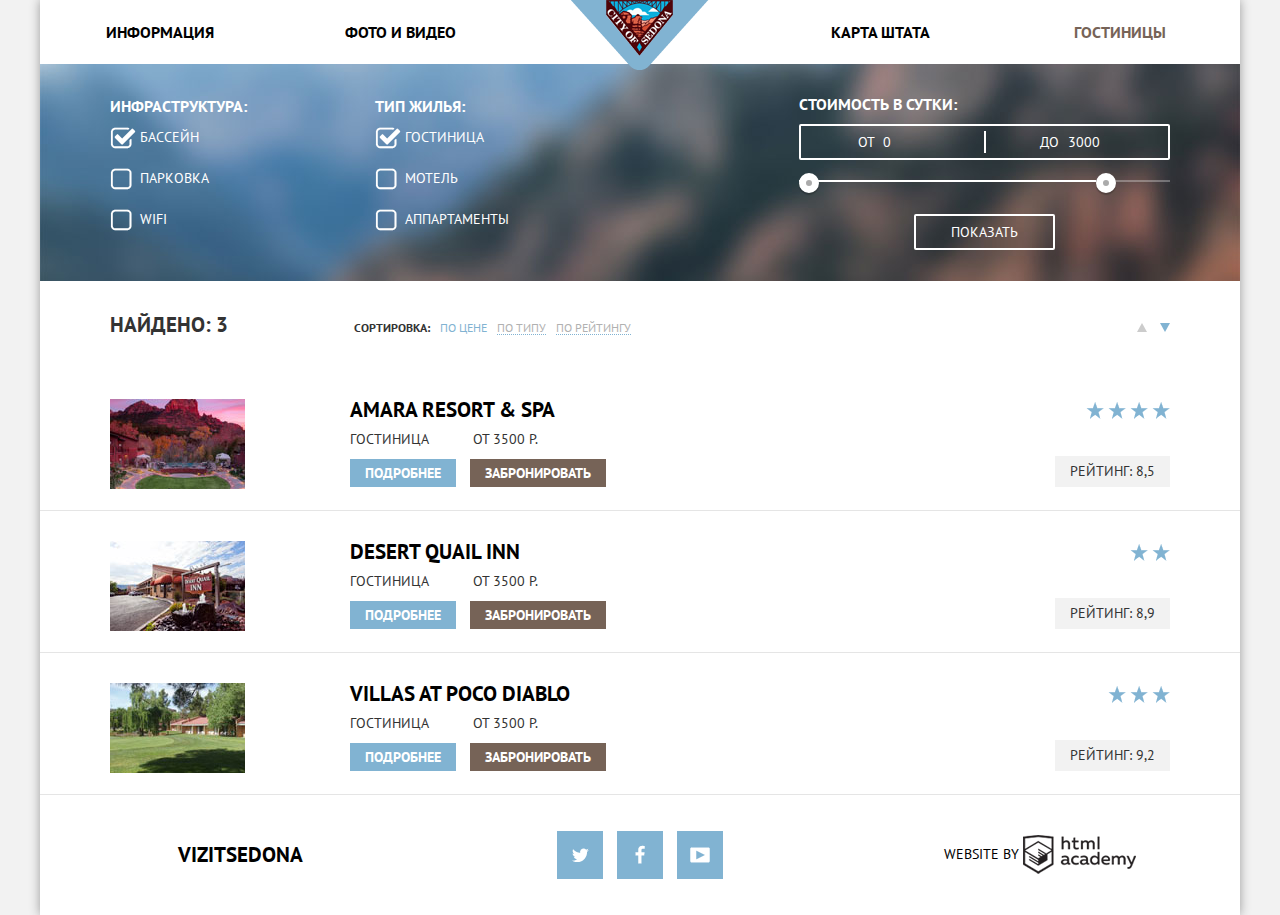
==== commit b898893b: "Правки_12_05" ====
--- a/hotels.html
+++ b/hotels.html
@@ -3,7 +3,7 @@
   <head>
     <meta charset="utf-8">
     <title>HTML Academy: Седона</title>
-    <link rel="stylesheet" href="css/normalize.css">
+    <link href="css/normalize.css" rel="stylesheet">
     <link href="https://fonts.googleapis.com/css?family=PT+Sans:400,700&amp;subset=latin,cyrillic" rel="stylesheet">
     <link href="css/style.css" rel="stylesheet">
   </head>
@@ -13,32 +13,26 @@
        <!-- меню -->
           <nav class="main-navigation">
             <ul>
-              <li><a href="#">Информация</a></li>
-              <li><a href="#">Фото и видео</a></li>
-              <li class="logocity"><a href="#"><img src="img/logocity2.png" width="138" height="70" alt="«Logo Sedona»"></a></li>
-              <li><a href="#">Карта штата</a></li>
-              <li><a href="#">Гостиницы</a></li>
+              <li><a href="info.html">Информация</a></li>
+              <li><a href="media.html">Фото и видео</a></li>
+              <li class="logocity"><a href="index.html"><img src="img/logocity2.png" width="138" height="70" alt="«Logo Sedona»"></a></li>
+              <li><a href="mapstate.html">Карта штата</a></li>
+              <li><a class="active" href="hotels.html">Гостиницы</a></li>
             </ul>
           </nav> 
         <!-- форма поиск -->
            <form class="searh-hotel-form clearfix" action="https://echo.htmlacademy.ru" method="post">
             <fieldset class="form-check">
              <legend>Инфраструктура:</legend>
-              <div class="item-form"><input type="checkbox" name="pool" value="pool" checked><span class="sprite-checkbox"></span>
-              <label>Бассейн</label></div>
-              <div class="item-form"><input type="checkbox" name="parking" value="parking">
-              <label>Парковка</label></div>
-              <div class="item-form"><input type="checkbox" name="wifi" value="wifi">
-              <label>WiFi</label></div>
+              <input type="checkbox" name="pool" id="pool" value="pool" checked><label for="pool">Бассейн</label>
+              <input type="checkbox" name="parking" id="parking" value="parking"><label for="parking">Парковка</label>
+              <input type="checkbox" name="wifi" id="wifi" value="wifi"><label for="wifi">WiFi</label>
             </fieldset> 
             <fieldset class="form-check">
               <legend>Тип жилья:</legend>
-              <div class="item-form"><input type="checkbox" name="hotel" value="hotel" checked>
-              <label>Гостиница</label></div>
-              <div class="item-form"><input type="checkbox" name="motel" value="motel">
-              <label>Мотель</label></div>
-              <div class="item-form"><input type="checkbox" name="appartment" value="appartment">
-              <label>Аппартаменты</label></div>
+              <input type="checkbox" name="hotel" id="hotel" value="hotel" checked><label for="hotel">Гостиница</label>
+              <input type="checkbox" name="motel" id="motel" value="motel"><label for="motel">Мотель</label>
+              <input type="checkbox" name="appartment" id="appartment" value="appartment"><label for="appartment">Аппартаменты</label>
             </fieldset>
             <fieldset class="price-range">
               <legend class="price-range-title">Стоимость в сутки:</legend>
@@ -57,7 +51,7 @@
             </fieldset>
           </form>
       </header>
-      <main class="container-hotels">
+      <main class="main-container">
        <!-- сортировка -->
 
             <div class="sort-bar clearfix">
@@ -80,18 +74,21 @@
                 <a href="#"><img src="img/Amara-Resort-Spa-preview.jpg" width="135" height="90" alt="«Amara Resort»"></a>
               </div>
               <div class="hotel-name">
-                <h2><a href="#">Amara Resort & Spa</a></h2>
+                <h2><a class="hotel-title" href="#">Amara Resort & Spa</a></h2>
                 <div class="price">
                   <span class="left">Гостиница</span>
                   <span class="right">от 3500 р.</span>
                 </div>
-                <div class="btn2">
-                 <a class="left-btn-more" href="#">Подробнее</a>
-                 <a class="right-btn-booking" href="#">Забронировать</a>
+                <div class="hotel-btn">
+                 <a class="btn-more" href="#">Подробнее</a>
+                 <a class="btn-booking" href="#">Забронировать</a>
                 </div>
               </div>
               <div class="rating">
                 <div class="rate-star">
+                  <span class="star sprite-star"></span>
+                  <span class="star sprite-star"></span>
+                  <span class="star sprite-star"></span>
                   <span class="star sprite-star"></span>
                  </div>
                 <div class="rate-number">Рейтинг: <span class="rate-count">8,5</span>
@@ -103,21 +100,22 @@
                 <a href="#"><img src="img/Desert-Quail-Inn-preview.jpg" width="135" height="90" alt="«Desert Quail Inn»"></a>
               </div>
               <div class="hotel-name">
-                <h2><a href="#">Desert Quail Inn</a></h2>
+                <h2><a class="hotel-title" href="#">Desert Quail Inn</a></h2>
                 <div class="price">
-                  <span class="left">Апарт-отель</span>
+                  <span class="left">Гостиница</span>
                   <span class="right">от 3500 р.</span>
                 </div>
-                <div class="btn2">
-                 <a class="left-btn-more" href="#">Подробнее</a>
-                 <a class="right-btn-booking" href="#">Забронировать</a>
+                <div class="hotel-btn">
+                 <a class="btn-more" href="#">Подробнее</a>
+                 <a class="btn-booking" href="#">Забронировать</a>
                 </div>
               </div>
               <div class="rating">
                 <div class="rate-star">
+                    <span class="star sprite-star"></span>
                   <span class="star sprite-star"></span>
                 </div>
-                <div class="rate-number">Рейтинг: <span class="rate-count">8,5</span>
+                <div class="rate-number">Рейтинг: <span class="rate-count">8,9</span>
                 </div>
               </div>
             </div>
@@ -126,42 +124,41 @@
                 <a href="#"><img src="img/Villas-at-Poco-Diablo-preview.jpg" width="135" height="90" alt="«Villas at Poco Diablo»"></a>
               </div>
               <div class="hotel-name">
-                <h2><a href="#">Villas at Poco Diablo</a></h2>
+                <h2><a class="hotel-title" href="#">Villas at Poco Diablo</a></h2>
                 <div class="price">
                   <span class="left">Гостиница</span>
                   <span class="right">от 3500 р.</span>
                 </div>
-                <div class="btn2">
-                 <a class="left-btn-more" href="#">Подробнее</a>
-                 <a class="right-btn-booking" href="#">Забронировать</a>
+                <div class="hotel-btn">
+                 <a class="btn-more" href="#">Подробнее</a>
+                 <a class="btn-booking" href="#">Забронировать</a>
                 </div>
               </div>
               <div class="rating">
                 <div class="rate-star">
+                    <span class="star sprite-star"></span>
+                  <span class="star sprite-star"></span>
                   <span class="star sprite-star"></span>
                 </div>
-                <div class="rate-number">Рейтинг: <span class="rate-count">8,5</span>
+                <div class="rate-number">Рейтинг: <span class="rate-count">9,2</span>
                 </div>
               </div>
             </div>
           </div>
       </main>
       <footer class="main-footer">
-        <!-- контакты -->
         <div class="footer">
           <a class="contacts" href="#">Vizitsedona</a>
         </div>
-        <!-- соцсети -->
         <div class="footer">
-              <a class="social-btn sprite-twitter" href="#">twitter</a>
-              <a class="social-btn sprite-facebook" href="#">facebook</a>
-              <a class="social-btn sprite-ytube" href="#">youtube</a>
+          <a class="social-btn sprite-twitter" href="#">twitter</a>
+          <a class="social-btn sprite-facebook" href="#">facebook</a>
+          <a class="social-btn sprite-ytube" href="#">youtube</a>
         </div>
-        <!-- копирайт -->
         <div class="footer"><p class="footer-copyright">website by</p>
-          <a class="footer-copyright" href="https://htmlacademy.ru"><img src="img/logo-academy.png" width="113" height="39" alt="htmlacademy"></a>
+          <a class="footer-logo-academy logo-sprite" href="https://htmlacademy.ru">htmlacademy</a>
         </div>
-       </footer>
+      </footer>
     </div>
   </body>
 </html>
--- a/css/style.css
+++ b/css/style.css
@@ -38,37 +38,30 @@
     background:#fff;
     box-shadow:0 0 10px #999;
 }
-.container-hotels{
-    margin-bottom: 170px;
-}
 .main-header{
-    outline: 1px solid #666;
+ /*   outline: 1px solid #666;*/
 }
 
 .main-container{
-    outline: 1px solid #666;
-}
-
-.main-footer{
-    outline: 1px solid #666;
+   /* outline: 1px solid #666;*/
 }
 .main-headbg{
-    outline: 1px dotted #ff1800;
+    /*outline: 1px dotted #ff1800;*/
     background: #39596e url("../img/sedona-head-bg.jpg") no-repeat;
     min-height: 507px;
     text-align: center;
     padding-top: 30px;
 }
-/*.container-form{
+.container-form{
     outline: 1px dotted #ff1800;
     background: url("../img/sedona-head-bg2.jpg") no-repeat;
     min-height: 217px;
     text-align: center;
     padding-top: 30px;
-}*/
+}
 
 .searh-hotel-form{
-    outline: 1px dotted #ff1800;
+    /*outline: 1px dotted #ff1800;*/
     background: #39596e url("../img/sedona-head-bg2.jpg") no-repeat;
     min-height: 217px;
     /*text-align: center;*/
@@ -80,11 +73,11 @@
     height: 352px;
     margin: 0 auto;
     background: url("../img/sedonawelcome.png") 50% 50% no-repeat;
-    outline: 1px dotted #ff1800;
+    /*outline: 1px dotted #ff1800;*/
 }
 
 .main-navigation {
-    outline: 1px dotted #ff1800;
+    /*outline: 1px dotted #ff1800;*/
     text-align: center;
 }
 .main-navigation ul {
@@ -119,18 +112,42 @@
  li a:hover{
     color: #81b3d2;
  }
+ /* li a:active{
+    color: rgba(255,255,255,.9);
+ }*/
   li a:active{
-    color: rgba(255,255,255,.9);
+    color: rgba(0,0,0,.3);
  }
 
+li .active {
+    color: #766357;
+ } 
+
+li .active:hover{
+    color: #604e43;
+ } 
+
+ li .active:active{
+    color: rgba(118,99,87,.3);
+ } 
+
 .bg-cover{
-    // width:1200px;
     height: 57px;
-    outline: 1px dotted #ff1800;
+    /*outline: 1px dotted #ff1800;*/
     margin-top: -57px;
-    background: url("../img/mask-bg2.png") no-repeat;
-    // float: left;
-}
+    background: url("../img/mask-bg.png") no-repeat;
+    background-size: 100% 100%;
+}
+
+.bg-cover{
+    height: 57px;
+    /*outline: 1px dotted #ff1800;*/
+    margin-top: -57px;
+    background: url("../img/mask-bg.png") no-repeat;
+    background-position: center top;
+    background-size: cover;
+}
+
 .clearfix:after{
     content: '';
     display: block;
@@ -141,7 +158,7 @@
     text-align: center;
     // min-height: 216px;
     // width: 1200px;
-    outline: 1px dotted #ff1800;
+    /*outline: 1px dotted #ff1800;*/
     // float: left;
     padding-top: 60px;
     padding-bottom: 55px;
@@ -167,7 +184,7 @@
     text-align: center;
     min-height: 216px;
     // width: 1200px;
-    outline: 1px dotted #ff1800;
+    /*outline: 1px dotted #ff1800;*/
     // float: left;
     padding-top: 60px;
     padding-left: 25%;
@@ -186,15 +203,15 @@
 
 
 .tourist-info{
-    outline: 1px dotted #ff1800;
+    /*outline: 1px dotted #ff1800;*/
 }
 
 .container-form{
-    outline: 1px dotted #ff1800;
+    /*outline: 1px dotted #ff1800;*/
 }
 
 .searh-hotel-form{
-    outline: 1px dotted #ff1800;
+    /*outline: 1px dotted #ff1800;*/
     text-transform: uppercase;
     color: #fff;
 }
@@ -267,125 +284,105 @@
     position: relative;
 }
 
-.number-white{
+/*.number-white{
     background-color: #fff;
-}
+}*/
 
 .content-number::after{
  content: "";
  position: absolute;
  left: -50%;
- display: block;
+ display: inline-block;
  width: 9px;
  height: 1px;
  background-color: #000;
+ vertical-align: middle;
 }
 .content-number::before{
  content: "";
  position: absolute;
  right: -50%;
- display: block;
+ display: inline-block;
  width: 9px;
  height: 1px;
  background-color: #000;
+  vertical-align: middle;
 }
 
 .number-white::after{
  content: "";
  position: absolute;
  left: -50%;
- display: block;
+ display: inline-block;
  width: 9px;
  height: 1px;
  background-color: #fff;
+  vertical-align: middle;
 }
 .number-white::before{
  content: "";
  position: absolute;
  right: -50%;
- display: block;
+ display: inline-block;
  width: 9px;
  height: 1px;
  background-color: #fff;
-}
-
-
-
-.container-item{
+  vertical-align: middle;
+}
+
+
+
+.container-item {
     float: left;
    /* position: relative;*/
     width: 33.333333%;
     min-height: 270px;
-    outline: 1px dotted #ff1800;
+    /*outline: 1px dotted #ff1800;*/
     text-align: center;
     padding: 50px 0 30px 0;
 }
 
-.content-icon{
-    margin: 0 0 30px 0 ;
-    display: inline-block;
-   /* width: 76px;*/
-    height: 76px;
-    vertical-align: bottom;
-    font-size: 0;
-    text-decoration: none;
-    text-align: center; 
-    background: url("../img/spritesheet-all.png") no-repeat;
-}
-
-.sprite-home:before{
-    content: "";
-    display: inline-block;
-    font-size: 0;
-    text-decoration: none;
-    text-align: center;
-    vertical-align: bottom; 
-    width: 74px;
-    height: 72px;
-}
-.sprite-home {
-    background-position: -79px -146px;
-}
-
-.sprite-food:before{
-    content: "";
-    display: inline-block;
-    font-size: 0;
-    text-decoration: none;
-    text-align: center;
-    vertical-align: bottom; 
-    width: 74px;
-    height: 70px;
-  
-}
-.sprite-food {
-      background-position: -141px -66px;
-} 
-
+.content-icon {
+  margin: 0 0 30px 0;
+  display: block;
+  height: 76px;
+  font-size: 0;
+  text-align: center;
+}
+.content-icon:after {
+  content: "";
+  display: inline-block;
+  height: 100%;
+  vertical-align: bottom;
+}
+.content-icon:before {
+  content: "";
+  display: inline-block;
+  text-align: center;
+  vertical-align: bottom;
+  background: url("../img/spritesheet-all.png") no-repeat;
+}
+.sprite-home:before {
+  width: 74px;
+  height: 72px;
+  background-position: -79px -146px;
+}
+.sprite-food:before {
+  width: 74px;
+  height: 70px;
+  background-position: -141px -66px;
+}
 .sprite-gift:before{
-    content: "";
-    display: inline-block;
-    font-size: 0;
-    text-decoration: none;
-    text-align: center;
-    vertical-align: bottom; 
-    width: 64px;
-    height: 76px;
-
-  
-}
-.sprite-gift {
-    background-position: -5px -146px;
-}
-
-
-
+  width: 64px;
+  height: 76px;
+  background-position: -5px -146px;
+}
 /*классы для формы выбора отелей*/
 .form-check{
     float: left;
     width: 25%;
     min-height: 170px;
-    outline: 1px dotted #ff1800;
+    /*outline: 1px dotted #ff1800;*/
     text-align: left;
     border: none;
 }
@@ -393,13 +390,14 @@
 .form-check legend{
     font-size: 16px;
     font-weight: 600;
+    margin-bottom: 9px;
 }
 
 .form-check input{
     display: inline-block;
 }
 .form-check label{
-    display: inline-block;;
+    display: inline-block;
 }
 .item-form{
     margin-top: 10px;
@@ -408,18 +406,35 @@
 .item-form:hover {
   color: #663d15;
 }
-.item-form input[type="checkbox"] {
+.form-check input {
   display: none;
 }
+.form-check label {
+  display: block;
+  padding: 0 0 0 30px;
+  margin: 0 0 20px;
+  position: relative;
+}
+[type="checkbox"]+label:before {
+  content: "";
+  position: absolute;
+  left: 0;
+  top: 0;
+  background: url("../img/spritesheet-all.png") no-repeat -5px -37px;
+  width: 22px;
+  height: 22px;
+  cursor: pointer;
+}
+
+[type="checkbox"]:checked+label:before {
+  width: 26px;
+  background-position: -69px -37px;
+  cursor: pointer;
+}
 .item-form input[type="checkbox"] + .sprite-checkbox {
- /* position: absolute;
-  top: -3px;
-  left: 0;*/
 display: inline-block;
   width: 22px;
   height: 22px;
-/*border: 2px solid #ffffff;
-border-radius: 2px;*/
 background: url("../img/spritesheet-all.png") no-repeat;
 }
 .sprite-checkbox {
@@ -429,6 +444,13 @@
     height: 22px;
     background-position: -5px -37px;
 }
+/*.sprite-checkbox:hover {
+      content: "";
+  display: inline-block; 
+    width: 22px;
+    height: 22px;
+    background-position: -37px -37px;
+}*/
 
 /*.item-form input[type="checkbox"]:checked + .checkbox-indicator::before,
 .item-form input[type="checkbox"]:checked + .checkbox-indicator::after {
@@ -456,7 +478,7 @@
     float: right;
     width: 35%;
     min-height: 170px;
-    outline: 1px dotted #ff1800;
+    /*outline: 1px dotted #ff1800;*/
     text-align: left;
 }
 
@@ -512,6 +534,7 @@
 .price-controls input {
   width: 50px;
   margin: 0;
+  padding-left: 5px;
   color: inherit;
   font: inherit;
   background: none;
@@ -536,8 +559,8 @@
 }
 
 .range-toggle {
-  width: 6px;
-  height: 6px;
+  width: 20px;
+  height: 20px;
   position: absolute;
   top: -7px;
   background-color: #ababab;
@@ -595,53 +618,76 @@
 
 /*форма поиска отелей на главной*/
 .form-content{
-    outline: 1px dotted #ff1800;
+    /*outline: 1px dotted #ff1800;*/
     position: relative;
-    // float: left;
-    // width: 1200px;
-    // min-height: 653px;
-    
-    // background-position: bottom;
-}
-
-
-.form-content:after{
+    z-index: 50;
+}
+
+
+/*.form-content:after{
     content: '';
     display: block;
     clear: both;
-}
+}*/
 
 .form-content-btn{
     display: block;
     margin: 0 auto;
-    padding-top: 15px;
     background-color: #766357;
     color: #fff;
     font-size: 21px;
-    font-weight: 700;
+    line-height: 26px;
+    font-weight: 600;
     text-transform: uppercase;
     text-decoration: none;
     width: 568px;
-    min-height: 60px;
+    padding: 30px 10px;
     text-align: center;
     font-family: "PT Sans", Arial, sans-serif;
 }
 
+    
 .searh-form{
     position: absolute;
     top: 100%;
     left: 50%;
     margin-left: -284px;
     font-size: 14px;
-    font-weight: 700;
+    font-weight: 600;
     text-transform: uppercase;
     width: 568px;
     padding: 55px;
-    // min-height: 395px;
+    /*// min-height: 395px;*/
     text-align: center;
-    outline: 1px dotted #ff1800;
+    /*outline: 1px dotted #ff1800;*/
     background-color: #fff;
     box-shadow:0 0 5px #999;
+    display: none;
+    z-index: 100;
+}
+.searh-form-show {
+    display: block;
+    animation: show;
+    animation-duration: 1s;
+    animation-fill-mode: forwards; 
+}
+
+@keyframes show {
+    0% {
+      transform: scale(0);
+    }
+    25% {
+      transform: scale(1.2);
+    }
+    50% {
+      transform: scale(.8);
+    }
+    75% {
+      transform: scale(1.2);
+    }
+    100% {
+      transform: scale(1);
+    }
 }
 fieldset {
     margin: 0;
@@ -659,6 +705,28 @@
     margin-bottom: 30px;
     font-size: 0;
 }
+.input-wrap {
+  display: inline-block;
+  width: 344px;
+  vertical-align: middle;
+  overflow: hidden;
+  position: relative;
+}
+.input-wrap:hover:after {
+  background-position: -193px -5px;
+}
+.input-wrap:active:after {
+  background-position: -162px -5px;
+}
+.input-wrap:after {
+  content: "";
+  position: absolute;
+  width: 21px;
+  height: 22px;
+  background: url("../img/spritesheet-all.png") no-repeat -131px -5px;
+  right: 10px;
+  top: 10px;
+}
 .main-search>label {
     width: 110px;
 }
@@ -672,19 +740,66 @@
     width: 50%;
     display: inline-block;
 }
-.main-search>input {
-    width: 347px;
-}
-.main-search fieldset label {
+.input-wrap input:hover {
+  background-color: #ebebeb;
+  border-color: #ebebeb;
+}
+.input-wrap input:focus {
+  outline: none;
+  /* box-sizing: border-box;*/
+  background-color: #fff;
+  border: 2px solid #e5e5e5;
+/*  border-style: inset;*/
+}
+.main-search input {
+    text-align: left;
+    padding: 4px 10px 4px 15px;
+    display: inline-block;
+    width: 100%;
+    vertical-align: middle;
+    // margin: 10px;
+    font-size: 14px;
+    font-weight: 600;
+    color: #000;
+    text-transform: uppercase;
+    background-color: #f2f2f2;
+    border: none;
+    line-height: 26px;
+    font-family: "PT Sans", Arial, sans-serif;
+    border: 2px solid #f2f2f2;
+}
+.person label {
     width: 111px;
 }
-.main-search fieldset input,
-.main-search fieldset button {
+.person input {
+  padding: 6px;
+  text-align: center;
+}
+.main-search input::-webkit-input-placeholder {
+  color: #000;
+  opacity: 1;
+}
+.main-search input::-moz-placeholder          {
+  color: #000;
+  opacity: 1;
+
+}
+.main-search input:-moz-placeholder           {
+  color: #000;
+  opacity: 1;
+
+}
+.main-search input:-ms-input-placeholder      {
+  color: #000;
+  opacity: 1;
+}
+.person input,
+.person button {
     width: 33.333333%;
     display: inline-block;
     vertical-align: middle;
 }
-.main-search fieldset button {
+.person button {
     border: 0;
     padding: 0;
     margin: 0;
@@ -692,23 +807,10 @@
     line-height: 38px;
     cursor: pointer;
 }
-.main-search input {
-    text-align: left;
-    padding: 6px 10px 6px 15px;
-    display: inline-block;
-    vertical-align: middle;
-    // margin: 10px;
-    font-size: 14px;
-    color: #000;
-    text-transform: uppercase;
-    background-color: #f2f2f2;
-    border: none;
-    line-height: 26px;
-    font-family: "PT Sans", Arial, sans-serif;
-}
 .child{
     text-align: right;
     padding-right: 25px;
+    color: #000;
 }
 .main-search-button {
     display: inline-block;
@@ -779,12 +881,12 @@
     width: 458px;
     background-color: #81b3d2;
     margin: 10px auto;
-    padding: 8px auto;
+    padding: 17px 0 17px 0;
     color: #fff;
     font-family: "PT Sans", Arial, sans-serif;
     font-size: 21px;
-    font-weight: 700;
-    line-height: 42px;
+    font-weight: 600;
+    line-height: 1;
     text-transform: uppercase;
     text-decoration: none;
     text-align: center;
@@ -799,43 +901,28 @@
     color: rgba(255,255,255,.5);
 }
 
-
-
-.map {
-    background: url("../img/map.jpg") no-repeat 50% 50%;
-    min-height: 593px;
-}
-
 /*футер*/
+.footer-wrapper{
+  display: block;
+}
 .main-footer{
-    // width:1200px;
-    // min-height: 120px;
-    outline: 1px dotted #ff1800;
-    margin-top: -120px;
+    position: relative;
+    z-index: 20;
     background-color: rgba(255,255,255,.9);
-    // float: left;
+  
     color: #000;
     text-align: center;
     font-size: 0;
     padding: 36px 0;
 }
-
-
-
-.main-footer:after{
-    content: '';
-    display: block;
-    clear: both;
-}
-
 .footer{
     display: inline-block;
     vertical-align: middle;
-    outline: 1px dotted #ff1800;
+    /*outline: 1px dotted #ff1800;*/
     width: 33.333333%;
     font-size: 16px;
-    // min-height: 120px;
-    // vertical-align: middle;  
+/*    // min-height: 120px;
+    // vertical-align: middle;*/  
 }
 
 .contacts{
@@ -846,66 +933,45 @@
     font-weight: 700;
 }
 
-.social-btn{
-    margin: 0 5px;
-    display: inline-block;
-    width: 46px;
-    height: 48px;
-    vertical-align: middle;
-    font-size: 0;
-    text-decoration: none;
-    text-align: center;
-    background: #81b3d2 url("../img/socialspr.png") no-repeat center;
-}
-
-.sprite-facebook {
-    background-position: -20px -20px;
-}
-
-
-.sprite-twitter {
-    background-position: -106px -20px;
-}
-
-.sprite-ytube {
-    background-position: -192px -20px;
-}
-
-.sprite-facebook:hover {
-    background-color:#669ec0;
-    background-position: -20px -20px;
-}
-.sprite-twitter:hover {
-    background-color:#669ec0;
-    background-position: -106px -20px;
-}
-
-.sprite-ytube:hover {
-    background-color:#669ec0;
-    background-position: -192px -20px;
-}
-
-.sprite-facebook:active {
-    background-position: -20px -20px;
-    opacity: 0.3;
-}
-.sprite-twitter:active {
-    background-position: -106px -20px;
-    opacity: 0.3;
-}
-
-.sprite-ytube:active {
-    background-position: -192px -20px;
-    opacity: 0.3;
-}
-
-
-
-
-/*.social-btn:hover{
-    background: #669ec0 url("../img/socialspr.png") no-repeat center;
-}*/
-
+.social-btn {
+  margin: 0 5px;
+  display: inline-block;
+  width: 46px;
+  height: 48px;
+  line-height: 48px;
+  vertical-align: middle;
+  font-size: 0;
+  text-decoration: none;
+  text-align: center;
+  background: #81b3d2;
+}
+.social-btn:before {
+  content: "";
+  display: inline-block;
+  vertical-align: middle;
+  background: url("../img/spritesheet-all.png") no-repeat;
+}
+.sprite-facebook:before {
+  width: 10px;
+  height: 19px;
+  background-position: -141px -37px;
+}
+.sprite-twitter:before {
+  width: 17px;
+  height: 14px;
+  background-position: -313px -124px;
+}
+.sprite-ytube:before {
+  width: 20px;
+  height: 16px;
+  background-position: -163px -148px;
+}
+.social-btn:hover {
+  background: #669ec0;
+}
+.social-btn:active:before {
+  opacity: .3;
+}
 .footer-copyright {
     display: inline-block;
     text-decoration:none;
@@ -937,7 +1003,7 @@
     height: 39px;*/
     background-position: -225px -54px;
 }
-logo-sprite:active{
+.logo-sprite:active{
  /*   width: 113px;
     height: 39px;*/
     background-position: -224px -5px;
@@ -948,7 +1014,7 @@
     margin: 0;
     font-size: 0;
     text-transform: uppercase;
-    outline: 1px dotted #ff1800;
+    /*outline: 1px dotted #ff1800;*/
     /*min-height: 100px;*/
 }
 .sort-resalt{
@@ -1018,28 +1084,28 @@
 .arrow-up{
     display: inline-block;
     border: 5px solid transparent;
-    border-top: 9px solid #cccccc;
-    border-bottom: 0;
-    margin-right: 13px;
-}
-.arrow-down{
-    display: inline-block;
-    border: 5px solid transparent;
     border-bottom: 9px solid #cccccc;
     border-top: 0;
+    margin-right: 13px;
+}
+.arrow-down{
+    display: inline-block;
+    border: 5px solid transparent;
+    border-top: 9px solid #81b3d2;
+    border-bottom: 0;
 }
 .arrow-up:hover{
+    border-bottom: 9px solid #000;
+}
+.arrow-down:hover{
     border-top: 9px solid #000;
 }
-.arrow-down:hover{
-    border-bottom: 9px solid #000;
-}
 
 .arrow-up:active{
+    border-bottom: 9px solid #81b3d2;
+}
+.arrow-down:active{
     border-top: 9px solid #81b3d2;
-}
-.arrow-down:active{
-    border-bottom: 9px solid #81b3d2;
 }
 
 
@@ -1077,11 +1143,18 @@
 display: inline-block;
 line-height: 1;
 }
-.hotel-name a{
+.hotel-title{
     color: #000;
     text-decoration: none;
     text-transform: uppercase;
 }
+.hotel-title:hover{
+    color: #81b3d2;
+}
+.hotel-title:active{
+    color: rgba(118,99,87,.3);
+}
+
 .rating{
 float: right;
 /*outline: 1px dotted #ff1800;*/
@@ -1097,24 +1170,32 @@
 .star{
    display: inline-block;
    vertical-align: middle;
-       width: 18px;
+   text-align: center;
     height: 17px;
-   outline: 1px dotted #ff1800;
+   /*outline: 1px dotted #ff1800;*/
    margin: 0; 
 }
-.star::after{
+/*.star:before{
     content: "";
-    /*display: inline-block;*/
     display: block;
     width: 18px;
     height: 17px;
     background: url("../img/spritesheet-all.png") no-repeat top;
 }
-.star.sprite-star {
- /*   width: 18px;
-    height: 17px;*/
+.sprite-star:before {
     background-position: -285px -124px;
-}
+}*/
+
+.sprite-star:before {
+    content: "";
+   /* display: inline-block;*/
+    display: block;
+    width: 18px;
+    height: 17px;
+    background: url("../img/spritesheet-all.png") no-repeat;
+background-position: -285px -124px;
+}
+
 .rate-number{
     display: inline-block;
     background: #f2f2f2;
@@ -1129,9 +1210,9 @@
 
 
 
-// .hotel-name a:hover{
+/*// .hotel-name a:hover{
 //     color: #81b3d2;
-//  }
+//  }*/
 .price{
    text-transform: uppercase;
    margin-bottom: 8px; 
@@ -1139,7 +1220,7 @@
 
 .price span{
    display: inline-block;
-   outline: 1px dotted #ff1800; 
+   /*outline: 1px dotted #ff1800;*/ 
 }
 
 .left{
@@ -1156,37 +1237,59 @@
    color: #fff;
    font-weight: 700;
    outline: 1px dotted #ff1800;
+   text-align: center; 
+}
+.hotel-btn{
+   display: inline-block;
+   color: #fff;
+   margin-bottom: 10px;
+   margin-top: 5px;
+   font-weight: 700;
+   /*outline: 1px dotted #ff1800;*/
    text-align: center;
-   /*vertical-align: top;*/ 
-}
-.btn2 .left-btn-more {
+   /*text-decoration: none;
+    text-transform: uppercase;  */
+}
+
+/*.btn2 .left-btn-more {
     background: #81b3d2;
-}
-.left-btn-more{
-    background: #81b3d2;
+}*/
+.btn-more{
+    color: #fff;
     margin-right: 10px; 
     padding: 5px 15px 5px 15px;
+    background: #81b3d2;
+    text-decoration: none;
+    text-transform: uppercase;  
     /*padding: 0;*/
     /*    width: 110px;
     height: 27px;*/
 }
-.left-btn-more:hover{
+.btn-more:hover  {
+    color: #fff;
     background: #669ec0;
 }
-.left-btn-more:active{
-    background: #669ec0;
-    color: rgba(255,255,255,.9);
-}
-
-.right-btn-booking {
+.btn-more:active{
+    background: #5496bd;
+    color: rgba(255,255,255,.3);
+}
+
+.btn-booking {
+    color: #fff;
     background: #766357;
     padding: 5px 15px 5px 15px;
-}
-.right-btn-booking:hover{
+    text-decoration: none;
+    text-transform: uppercase; 
+}
+.btn-booking:hover{
+    color: #fff;
     background: #604e43;
 }
 
-
+.btn-booking:active{
+    background: #503e33;
+    color: rgba(255,255,255,.3);
+}
 
 /*.footer-copyright a{
     display: inline-block;
@@ -1195,4 +1298,15 @@
 /*.index-logo {
     background-image: url("../img/sedona-view-1-small.jpg");
 }*/
-
+.map {
+  background:  #f2f1ef url("../img/map.jpg") no-repeat 50% 50%;
+  position: relative;
+  z-index: 10;
+  margin-bottom: -120px;
+}
+.map iframe {
+  width: 100%;
+  height: 593px;
+  border: 0;
+  display: block;
+}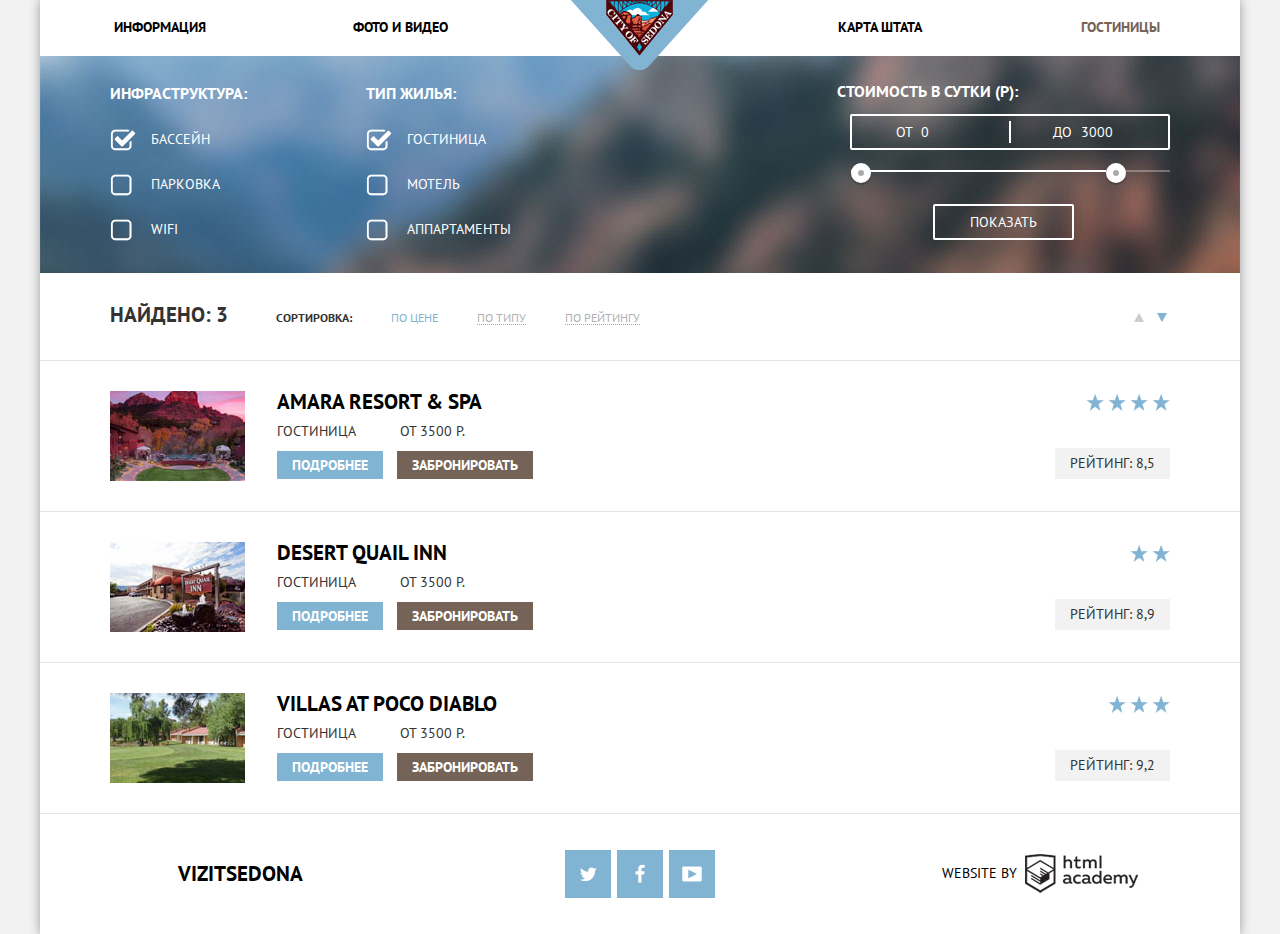
==== commit 0e46046f: "Итоговые правки_16_05" ====
--- a/hotels.html
+++ b/hotels.html
@@ -3,148 +3,145 @@
   <head>
     <meta charset="utf-8">
     <title>HTML Academy: Седона</title>
-    <link href="css/normalize.css" rel="stylesheet">
+    <link href="css/normalize.min.css" rel="stylesheet">
     <link href="https://fonts.googleapis.com/css?family=PT+Sans:400,700&amp;subset=latin,cyrillic" rel="stylesheet">
-    <link href="css/style.css" rel="stylesheet">
+    <link href="css/style.min.css" rel="stylesheet">
   </head>
   <body>
     <div class="container">
       <header class="main-header">
-       <!-- меню -->
-          <nav class="main-navigation">
-            <ul>
-              <li><a href="info.html">Информация</a></li>
-              <li><a href="media.html">Фото и видео</a></li>
-              <li class="logocity"><a href="index.html"><img src="img/logocity2.png" width="138" height="70" alt="«Logo Sedona»"></a></li>
-              <li><a href="mapstate.html">Карта штата</a></li>
-              <li><a class="active" href="hotels.html">Гостиницы</a></li>
-            </ul>
-          </nav> 
-        <!-- форма поиск -->
-           <form class="searh-hotel-form clearfix" action="https://echo.htmlacademy.ru" method="post">
-            <fieldset class="form-check">
-             <legend>Инфраструктура:</legend>
-              <input type="checkbox" name="pool" id="pool" value="pool" checked><label for="pool">Бассейн</label>
-              <input type="checkbox" name="parking" id="parking" value="parking"><label for="parking">Парковка</label>
-              <input type="checkbox" name="wifi" id="wifi" value="wifi"><label for="wifi">WiFi</label>
-            </fieldset> 
-            <fieldset class="form-check">
-              <legend>Тип жилья:</legend>
-              <input type="checkbox" name="hotel" id="hotel" value="hotel" checked><label for="hotel">Гостиница</label>
-              <input type="checkbox" name="motel" id="motel" value="motel"><label for="motel">Мотель</label>
-              <input type="checkbox" name="appartment" id="appartment" value="appartment"><label for="appartment">Аппартаменты</label>
-            </fieldset>
-            <fieldset class="price-range">
-              <legend class="price-range-title">Стоимость в сутки:</legend>
-               <div class="price-controls">
-                <label class="min-price">от <input type="text" name="min-price" value="0"></label>
-                <label class="max-price">до <input type="text" name="max-price" value="3000"></label>
-               </div>
-               <div class="range-controls">
-                <div class="scale">
-                 <div class="bar"></div>
-                </div>
-                  <div class="range-toggle range-toggle-min"></div>
-                  <div class="range-toggle range-toggle-max"></div>
-               </div>
-              <button class="btn-show" type="submit">Показать</button>
-            </fieldset>
-          </form>
+        <nav class="main-navigation">
+          <ul>
+            <li><a href="info.html">Информация</a></li>
+            <li><a href="media.html">Фото и видео</a></li>
+            <li class="logocity"><a href="index.html"><img src="img/logocity2.png" width="138" height="70" alt="«Logo Sedona»"></a></li>
+            <li><a href="mapstate.html">Карта штата</a></li>
+            <li><a class="active">Гостиницы</a></li>
+          </ul>
+        </nav>
+        <form class="searh-hotel-form clearfix" action="https://echo.htmlacademy.ru" method="post">
+          <fieldset class="form-check">
+           <legend>Инфраструктура:</legend>
+            <input type="checkbox" name="pool" id="pool" value="pool" checked><label for="pool">Бассейн</label>
+            <input type="checkbox" name="parking" id="parking" value="parking"><label for="parking">Парковка</label>
+            <input type="checkbox" name="wifi" id="wifi" value="wifi"><label for="wifi">WiFi</label>
+          </fieldset> 
+          <fieldset class="form-check">
+            <legend>Тип жилья:</legend>
+            <input type="checkbox" name="hotel" id="hotel" value="hotel" checked><label for="hotel">Гостиница</label>
+            <input type="checkbox" name="motel" id="motel" value="motel"><label for="motel">Мотель</label>
+            <input type="checkbox" name="appartment" id="appartment" value="appartment"><label for="appartment">Аппартаменты</label>
+          </fieldset>
+          <fieldset class="price-range">
+            <legend class="price-range-title">Стоимость в сутки (P):</legend>
+             <div class="price-controls">
+              <label class="min-price">от <input type="text" name="min-price" value="0"></label>
+              <label class="max-price">до <input type="text" name="max-price" value="3000"></label>
+             </div>
+             <div class="range-controls">
+              <div class="scale">
+               <div class="bar"></div>
+              </div>
+                <div class="range-toggle range-toggle-min"></div>
+                <div class="range-toggle range-toggle-max"></div>
+             </div>
+            <button class="btn-show" type="submit">Показать</button>
+          </fieldset>
+        </form>
       </header>
       <main class="main-container">
-       <!-- сортировка -->
-
-            <div class="sort-bar clearfix">
-              <div class="sort-resalt">Найдено: <span class="count">3</span></div>
-                <ul class="sorting-type">
-                  <li><strong>Сортировка:</strong></li>
-                  <li><a class="none" data-sortname="price" href="#">по цене</a></li>
-                  <li><a data-sortname="type" href="#">по типу</a></li>
-                  <li><a data-sortname="rate" href="#">по рейтингу</a></li>
-                </ul>
-                <ul class="sorting-direction">
-                  <li><a class="arrow-up" data-direction="up" href="#"></a></li>
-                  <li><a class="arrow-down" data-direction="down" href="#"></a></li>
-                </ul>
+        <div class="sort-bar clearfix">
+          <div class="sort-resalt">Найдено: <span class="count">3</span></div>
+            <ul class="sorting-type">
+              <li><strong>Сортировка:</strong></li>
+              <li><a class="none" data-sortname="price" href="#">по цене</a></li>
+              <li><a data-sortname="type" href="#">по типу</a></li>
+              <li><a data-sortname="rate" href="#">по рейтингу</a></li>
+            </ul>
+            <ul class="sorting-direction">
+              <li><a class="arrow-up" data-direction="up" href="#"></a></li>
+              <li><a class="arrow-down" data-direction="down" href="#"></a></li>
+            </ul>
+        </div>
+        <div class="hotels-list">
+          <div class="hotel-item clearfix">
+            <div class="hotel-img">
+              <a href="#"><img src="img/Amara-Resort-Spa-preview.jpg" width="135" height="90" alt="«Amara Resort»"></a>
             </div>
-          <!-- список отелей -->
-          <div class="hotels-list">
-            <div class="hotel-item clearfix">
-              <div class="hotel-img">
-                <a href="#"><img src="img/Amara-Resort-Spa-preview.jpg" width="135" height="90" alt="«Amara Resort»"></a>
+            <div class="hotel-name">
+              <h2><a class="hotel-title" href="#">Amara Resort & Spa</a></h2>
+              <div class="price">
+                <span class="left">Гостиница</span>
+                <span class="right">от 3500 р.</span>
               </div>
-              <div class="hotel-name">
-                <h2><a class="hotel-title" href="#">Amara Resort & Spa</a></h2>
-                <div class="price">
-                  <span class="left">Гостиница</span>
-                  <span class="right">от 3500 р.</span>
-                </div>
-                <div class="hotel-btn">
-                 <a class="btn-more" href="#">Подробнее</a>
-                 <a class="btn-booking" href="#">Забронировать</a>
-                </div>
-              </div>
-              <div class="rating">
-                <div class="rate-star">
-                  <span class="star sprite-star"></span>
-                  <span class="star sprite-star"></span>
-                  <span class="star sprite-star"></span>
-                  <span class="star sprite-star"></span>
-                 </div>
-                <div class="rate-number">Рейтинг: <span class="rate-count">8,5</span>
-                </div>
+              <div class="hotel-btn">
+               <a class="btn-more" href="#">Подробнее</a>
+               <a class="btn-booking" href="#">Забронировать</a>
               </div>
             </div>
-            <div class="hotel-item clearfix">
-              <div class="hotel-img">
-                <a href="#"><img src="img/Desert-Quail-Inn-preview.jpg" width="135" height="90" alt="«Desert Quail Inn»"></a>
-              </div>
-              <div class="hotel-name">
-                <h2><a class="hotel-title" href="#">Desert Quail Inn</a></h2>
-                <div class="price">
-                  <span class="left">Гостиница</span>
-                  <span class="right">от 3500 р.</span>
-                </div>
-                <div class="hotel-btn">
-                 <a class="btn-more" href="#">Подробнее</a>
-                 <a class="btn-booking" href="#">Забронировать</a>
-                </div>
-              </div>
-              <div class="rating">
-                <div class="rate-star">
-                    <span class="star sprite-star"></span>
-                  <span class="star sprite-star"></span>
-                </div>
-                <div class="rate-number">Рейтинг: <span class="rate-count">8,9</span>
-                </div>
-              </div>
-            </div>
-            <div class="hotel-item clearfix">
-              <div class="hotel-img">
-                <a href="#"><img src="img/Villas-at-Poco-Diablo-preview.jpg" width="135" height="90" alt="«Villas at Poco Diablo»"></a>
-              </div>
-              <div class="hotel-name">
-                <h2><a class="hotel-title" href="#">Villas at Poco Diablo</a></h2>
-                <div class="price">
-                  <span class="left">Гостиница</span>
-                  <span class="right">от 3500 р.</span>
-                </div>
-                <div class="hotel-btn">
-                 <a class="btn-more" href="#">Подробнее</a>
-                 <a class="btn-booking" href="#">Забронировать</a>
-                </div>
-              </div>
-              <div class="rating">
-                <div class="rate-star">
-                    <span class="star sprite-star"></span>
-                  <span class="star sprite-star"></span>
-                  <span class="star sprite-star"></span>
-                </div>
-                <div class="rate-number">Рейтинг: <span class="rate-count">9,2</span>
-                </div>
+            <div class="rating">
+              <div class="rate-star">
+                <span class="star sprite-star"></span>
+                <span class="star sprite-star"></span>
+                <span class="star sprite-star"></span>
+                <span class="star sprite-star"></span>
+               </div>
+              <div class="rate-number">Рейтинг: <span class="rate-count">8,5</span>
               </div>
             </div>
           </div>
+          <div class="hotel-item clearfix">
+            <div class="hotel-img">
+              <a href="#"><img src="img/Desert-Quail-Inn-preview.jpg" width="135" height="90" alt="«Desert Quail Inn»"></a>
+            </div>
+            <div class="hotel-name">
+              <h2><a class="hotel-title" href="#">Desert Quail Inn</a></h2>
+              <div class="price">
+                <span class="left">Гостиница</span>
+                <span class="right">от 3500 р.</span>
+              </div>
+              <div class="hotel-btn">
+               <a class="btn-more" href="#">Подробнее</a>
+               <a class="btn-booking" href="#">Забронировать</a>
+              </div>
+            </div>
+            <div class="rating">
+              <div class="rate-star">
+                <span class="star sprite-star"></span>
+                <span class="star sprite-star"></span>
+              </div>
+              <div class="rate-number">
+                Рейтинг: <span class="rate-count">8,9</span>
+              </div>
+            </div>
+          </div>
+          <div class="hotel-item clearfix">
+            <div class="hotel-img">
+              <a href="#"><img src="img/Villas-at-Poco-Diablo-preview.jpg" width="135" height="90" alt="«Villas at Poco Diablo»"></a>
+            </div>
+            <div class="hotel-name">
+              <h2><a class="hotel-title" href="#">Villas at Poco Diablo</a></h2>
+              <div class="price">
+                <span class="left">Гостиница</span>
+                <span class="right">от 3500 р.</span>
+              </div>
+              <div class="hotel-btn">
+               <a class="btn-more" href="#">Подробнее</a>
+               <a class="btn-booking" href="#">Забронировать</a>
+              </div>
+            </div>
+            <div class="rating">
+              <div class="rate-star">
+                <span class="star sprite-star"></span>
+                <span class="star sprite-star"></span>
+                <span class="star sprite-star"></span>
+              </div>
+              <div class="rate-number">
+                Рейтинг: <span class="rate-count">9,2</span>
+              </div>
+            </div>
+          </div>
+        </div>
       </main>
       <footer class="main-footer">
         <div class="footer">
--- a/css/style.min.css
+++ b/css/style.min.css
@@ -0,0 +1 @@
+body,h2{margin:0}.btn2 a,.container-form{outline:#ff1800 dotted 1px}.clearfix:after,.content-number::after{content:""}.container-form,.container-item,.content-icon,.content-icon:before,.main-headbg,.main-navigation,.tagline,.tagline-search{text-align:center}body{background:#f2f2f2;font-family:"PT Sans",Arial,sans-serif;font-size:14px;line-height:1.5;color:#333}.main-navigation a,h2,h3{color:#000;text-transform:uppercase;font-weight:700}*{box-sizing:border-box}h2{font-size:21px}h3{font-size:16px}.container{min-width:768px;max-width:1200px;margin:0 auto;background:#fff;box-shadow:0 0 10px #999}.main-headbg{min-height:507px;padding-top:76px;background:url(../img/sedona-head-bg.jpg) no-repeat #39596e}.container-form{min-height:217px;padding-top:30px;background:url(../img/sedona-head-bg2.jpg) no-repeat}.searh-hotel-form{min-height:217px;padding:25px 70px 0;background:url(../img/sedona-head-bg2.jpg) no-repeat #39596e}.headbg-text{width:458px;height:352px;margin:0 auto;background:url(../img/sedonawelcome.png) 50% 50% no-repeat;font-size:0}.main-navigation ul{margin:0;padding:0;font-size:0;list-style:none}.main-navigation li{display:inline-block;width:20%;vertical-align:middle}.main-navigation a{position:relative;display:block;min-height:56px;padding:14px 10px;font-size:14px;line-height:26px;text-decoration:none}.main-navigation img{position:absolute;top:0;left:50%;margin-left:-69px}li a:hover{color:#81b3d2}li a:active{color:rgba(0,0,0,.3)}li .active{color:#766357;cursor:pointer}li .active:hover{color:#604e43}li .active:active{color:rgba(118,99,87,.3)}.bg-cover{height:57px;margin-top:-57px;background:url(../img/mask-bg.png) center top no-repeat;background-size:cover}.clearfix:after{display:block;clear:both}.tagline{padding-top:60px;padding-bottom:25px;vertical-align:middle}.tagline-title{width:450px;margin:0 auto 30px;font-size:21px;font-weight:700;line-height:26px;color:#000;text-transform:uppercase}.container-text-left,.container-text-right,.searh-hotel-form{color:#fff;text-transform:uppercase}.tagline-title.bigger{font-size:30px}.search{min-height:150px}.tagline-search{padding-top:54px;padding-right:25%;padding-left:25%}.tagline-text{margin:25px 0;font-size:14px;line-height:24px;text-transform:uppercase}.tagline-search .tagline-text{margin:25px 0 47px}.banner-left{padding-right:66.666666%;background:url(../img/sedona-view-1.jpg) 100% 50% no-repeat #39596e}.banner-right{padding-left:66.666666%;background:url(../img/sedona-view-2.jpg) 0 50% no-repeat #39596e}.container-text-left{width:100%;padding-top:54px;padding-bottom:53px;background-color:#81b3d2;text-align:center}.content-name{max-width:160px;margin:0 auto 25px;font-size:21px;font-weight:700;line-height:1}.content-text{margin:0 0 30px;padding:0 15px;color:#333}.content-text.other{margin-bottom:0}.content-p{margin:0}.content-number{position:relative;display:inline-block;margin:0 0 30px;line-height:0}.content-number::after,.content-number::before{position:absolute;display:inline-block;width:9px;height:1px;background-color:#000}.content-number::after{left:-50%;vertical-align:middle}.content-number::before{right:-50%;vertical-align:middle;content:""}.number-white::after,.number-white::before{position:absolute;display:inline-block;width:9px;height:1px;background-color:#fff;vertical-align:middle;content:""}.number-white::after{left:-50%}.number-white::before{right:-50%}.container-item{float:left;width:33.333333%;padding:50px 0}.container-item-low{padding:50px 0 30px}.content-icon{display:block;height:76px;margin:5px 0 30px;font-size:0}.content-icon:after,.content-icon:before{display:inline-block;vertical-align:bottom;content:""}.content-icon:after{height:100%}.content-icon:before{background:url(../img/spritesheet-all.png) no-repeat}.form-check,.price-range{min-height:170px;text-align:left}.sprite-home:before{width:74px;height:72px;background-position:-79px -146px}.sprite-food:before{width:74px;height:70px;background-position:-141px -66px}.sprite-gift:before{width:64px;height:76px;background-position:-5px -146px}.form-check{float:left;width:256px;border:none}.form-check legend{margin-bottom:24px;font-size:16px;font-weight:600}.item-form{margin-top:10px;cursor:pointer}.item-form:hover{color:#663d15}.form-check input{display:none}.form-check label{position:relative;display:block;margin:0 0 24px;padding:0 0 0 41px}[type=checkbox]+label:before{position:absolute;top:0;left:0;width:22px;height:22px;background:url(../img/spritesheet-all.png) -5px -37px no-repeat;content:"";cursor:pointer}[type=checkbox]:checked+label:before{width:26px;background-position:-69px -37px;cursor:pointer}.item-form input[type=checkbox]+.sprite-checkbox{display:inline-block;width:22px;height:22px;background:url(../img/spritesheet-all.png) no-repeat}.sprite-checkbox{display:inline-block;width:22px;height:22px;background-position:-5px -37px;content:""}.price-range{float:right;width:333px}.hotel-img,.hotel-name{float:left}.price-range-title{margin-bottom:12px;font-size:16px;font-weight:600;line-height:21px}.price-controls{position:relative;height:36px;margin-bottom:20px;margin-left:13px;border:2px solid #fff;border-radius:2px;font-size:0}.price-controls::after{position:absolute;top:50%;left:50%;width:2px;height:22px;background:#fff;content:"";-webkit-transform:translate(-50%,-50%);transform:translate(-50%,-50%)}.price-controls label{display:inline-block;padding-top:5px;font-size:14px;line-height:20px;text-align:center;vertical-align:middle;cursor:pointer}.price-controls .max-price,.price-controls .min-price{width:50%}.price-controls input{width:50px;margin:0;padding-left:5px;border:none;outline:0;background:0 0;font:inherit;color:inherit}.btn-show,.form-content-btn,.main-search input{font-family:"PT Sans",Arial,sans-serif}.range-controls{position:relative;margin-bottom:32px;margin-left:14px}.range-controls .scale{height:2px;background:rgba(255,255,255,.3)}.range-controls .bar{width:80%;height:2px;background:#fff}.range-toggle{position:absolute;top:-7px;width:20px;height:20px;border:7px solid #fff;border-radius:50%;background-color:#ababab;box-shadow:0 2px 1px 0 rgba(0,1,1,.2);cursor:pointer}.form-content-btn,.searh-form{width:568px;text-align:center;font-weight:600;text-transform:uppercase}.range-toggle-min{left:0}.range-toggle-max{left:80%}.range-toggle:hover{background:#1c4f80}.btn-show{display:block;margin:0 auto;padding:6px 35px;border:2px solid #fff;border-radius:2px;outline:0;background:0 0;font-size:14px;line-height:20px;color:#fff;text-transform:uppercase;cursor:pointer}.btn-show:hover{background:#fff;color:#000}.container-item p{color:#000;text-transform:uppercase}.container-item img{margin-top:60px}.features{min-height:235px;background-color:#eee}.form-content{position:relative;z-index:50}.form-content-btn{display:block;margin:0 auto;padding:30px 10px;background-color:#766357;font-size:21px;line-height:26px;color:#fff;text-decoration:none}.searh-form{position:absolute;top:100%;left:50%;z-index:100;display:none;margin-left:-284px;padding:55px;background-color:#fff;box-shadow:0 0 5px #999;font-size:14px}.searh-form-show{display:block;-webkit-animation:show;animation:show;-webkit-animation-duration:1s;animation-duration:1s;-webkit-animation-fill-mode:forwards;animation-fill-mode:forwards}fieldset{margin:0;padding:0;border:0}.main-search{margin-bottom:29px;font-size:0;text-align:left}.main-search input,.main-search label{font-size:14px;line-height:26px;display:inline-block;vertical-align:middle}.input-wrap{position:relative;display:inline-block;width:344px;overflow:hidden;vertical-align:middle}.input-wrap:hover:after{background-position:-193px -5px}.input-wrap:active:after{background-position:-162px -5px}.input-wrap:after{position:absolute;top:10px;right:10px;width:21px;height:22px;background:url(../img/spritesheet-all.png) -131px -5px no-repeat;content:""}.main-search>label{width:110px}.main-search fieldset{display:inline-block;width:50%}.input-wrap input:hover{border-color:#ebebeb;background-color:#ebebeb}.input-wrap input:focus{border:2px solid #e5e5e5;outline:0;background-color:#fff}.main-search input{width:100%;padding:4px 10px 4px 15px;border:none;border:2px solid #f2f2f2;background-color:#f2f2f2;font-weight:600;color:#000;text-align:left;text-transform:uppercase}.person label{width:111px}.person input{padding:6px;text-align:center}.main-search input::-webkit-input-placeholder{opacity:1;color:#000}.main-search input::-moz-placeholder{opacity:1;color:#000}.main-search input:-moz-placeholder{opacity:1;color:#000}.main-search input:-ms-input-placeholder{opacity:1;color:#000}.person button,.person input{display:inline-block;width:33.333333%;vertical-align:middle}.person button{margin:0;padding:0;border:0;background:#f2f2f2;line-height:38px;cursor:pointer}.child{padding-right:25px;color:#000;text-align:right}.main-search-button,.minus,.plus{display:inline-block;text-align:center;vertical-align:middle}.main-search-button{width:114px;background-color:#f2f2f2}.minus,.plus{position:relative;width:38px;height:38px;font-size:0}.minus::after,.plus::after,.plus::before{position:absolute;background-color:#a9a9a9;content:""}.footer-wrapper,.plus::before{display:block}.minus::after,.plus::after{top:18px;left:14px;display:block;width:11px;height:3px;font-size:0;vertical-align:middle}.plus::before{top:14px;left:18px;width:3px;height:11px}.main-footer,.map{position:relative}.btn,.btn-search{border:none;background-color:#81b3d2;font-family:"PT Sans",Arial,sans-serif;font-size:21px;color:#fff;text-transform:uppercase;text-align:center;text-decoration:none}.btn{min-height:60px;margin:10px auto;font-weight:700}.btn-search{width:458px;margin:23px auto 0;padding:17px 0;font-weight:600;line-height:1;cursor:pointer}.btn2 a,.contacts,.hotel-btn,.sort-resalt{font-weight:700}.btn-search:hover{background-color:#5496bd}.btn-search:active{color:rgba(255,255,255,.5)}.footer,.social-btn{display:inline-block;vertical-align:middle}.main-footer{z-index:20;padding:36px 0;background-color:rgba(255,255,255,.9);font-size:0;color:#000;text-align:center}.footer{width:33.333333%;font-size:0}.contacts{font-size:21px;color:#000;text-decoration:none;text-transform:uppercase}.social-btn{width:46px;height:48px;margin:0 6px 0 0;background:#81b3d2;font-size:0;line-height:48px;text-align:center;text-decoration:none}.hotel-name h2,.sorting-type a{line-height:1;display:inline-block}.social-btn:last-child{margin:0}.social-btn:before{display:inline-block;background:url(../img/spritesheet-all.png) no-repeat;vertical-align:middle;content:""}.sprite-facebook:before{width:10px;height:19px;background-position:-141px -37px}.sprite-twitter:before{width:17px;height:14px;background-position:-313px -124px}.sprite-ytube:before{width:20px;height:16px;background-position:-163px -148px}.social-btn:hover{background:#669ec0}.social-btn:active:before{opacity:.3}.footer-copyright{display:inline-block;margin:0 8px 0 0;font-size:14px;vertical-align:middle;text-decoration:none;text-transform:uppercase}.footer-logo-academy,.sort-bar{margin:0;font-size:0;text-transform:uppercase}.footer-logo-academy{display:inline-block;width:113px;height:39px;background:url(../img/spritesheet-all.png) top no-repeat;vertical-align:middle;text-decoration:none}.logo-sprite{background-position:-5px -69px}.logo-sprite:hover{background-position:-225px -54px}.logo-sprite:active{background-position:-224px -5px}.sort-bar{padding:26px 70px 29px;border-bottom:1px solid #e5e5e5}.sort-resalt{display:inline-block;width:166px;margin:0 auto;font-size:21px}.sorting-type{display:inline-block;width:791px;margin:0;padding:0;list-style:none}.sorting-type li{display:inline-block;padding-right:39px;font-size:12px}.sorting-type a{border-bottom:1px dotted #81b3d2;color:#b1b1b1;text-decoration:none}.sorting-type a.none{display:inline-block;border-bottom:none;color:#81b3d2}.sorting-type a:hover{color:#81b3d2;text-decoration:none;text-transform:uppercase}.sorting-type a:active{border-bottom:none;color:#000}.sorting-direction{display:inline-block;width:100px;text-align:right}.sorting-direction li{display:inline-block;list-style:none}.arrow-up{display:inline-block;margin-right:13px;border:5px solid transparent;border-top:0;border-bottom:9px solid #ccc}.arrow-down{display:inline-block;border:5px solid transparent;border-top:9px solid #81b3d2;border-bottom:0}.arrow-up:hover{border-bottom:9px solid #000}.arrow-down:hover{border-top:9px solid #000}.arrow-up:active{border-bottom:9px solid #81b3d2}.arrow-down:active{border-top:9px solid #81b3d2}.hotel-item{padding:0 0 24px;border-bottom:1px solid #e5e5e5}.hotel-img{width:167px;margin-left:70px;padding-top:30px}.hotel-name,.rating{width:30%;padding-top:30px}.hotel-name h2{margin-bottom:9px}.hotel-title{color:#000;text-decoration:none;text-transform:uppercase}.hotel-title:hover{color:#81b3d2}.hotel-title:active{color:rgba(118,99,87,.3)}.rating{float:right;margin-right:70px;text-align:right}.btn2 a,.hotel-btn,.star{text-align:center}.rate-star{margin-bottom:36px}.star{display:inline-block;height:17px;margin:0;vertical-align:middle}.sprite-star:before{display:block;width:18px;height:17px;background:url(../img/spritesheet-all.png) -285px -124px no-repeat;content:""}.btn2 a,.hotel-btn,.left,.price span,.rate-number{display:inline-block}.rate-number{padding:5px 15px;background:#f2f2f2;text-transform:uppercase}.price{margin-bottom:8px;text-transform:uppercase}.btn2,.hotel-btn{margin-bottom:10px}.left{margin-right:40px;padding:20px auto}.btn-booking,.btn-more{padding:5px 15px;text-decoration:none;text-transform:uppercase}.btn2 a{color:#fff}.hotel-btn{margin-top:5px;color:#fff}.btn-more{margin-right:10px;background:#81b3d2;color:#fff}.btn-more:hover{background:#669ec0;color:#fff}.btn-more:active{background:#5496bd;color:rgba(255,255,255,.3)}.btn-booking{background:#766357;color:#fff}.btn-booking:hover{background:#604e43;color:#fff}.btn-booking:active{background:#503e33;color:rgba(255,255,255,.3)}.map{z-index:10;margin-bottom:-120px;background:url(../img/map.jpg) 50% 50% no-repeat #f2f1ef}.map iframe{display:block;width:100%;height:593px;border:0}@-webkit-keyframes show{0%{-webkit-transform:scale(0);transform:scale(0)}25%,75%{-webkit-transform:scale(1.2);transform:scale(1.2)}50%{-webkit-transform:scale(.8);transform:scale(.8)}100%{-webkit-transform:scale(1);transform:scale(1)}}@keyframes show{0%{-webkit-transform:scale(0);transform:scale(0)}25%,75%{-webkit-transform:scale(1.2);transform:scale(1.2)}50%{-webkit-transform:scale(.8);transform:scale(.8)}100%{-webkit-transform:scale(1);transform:scale(1)}}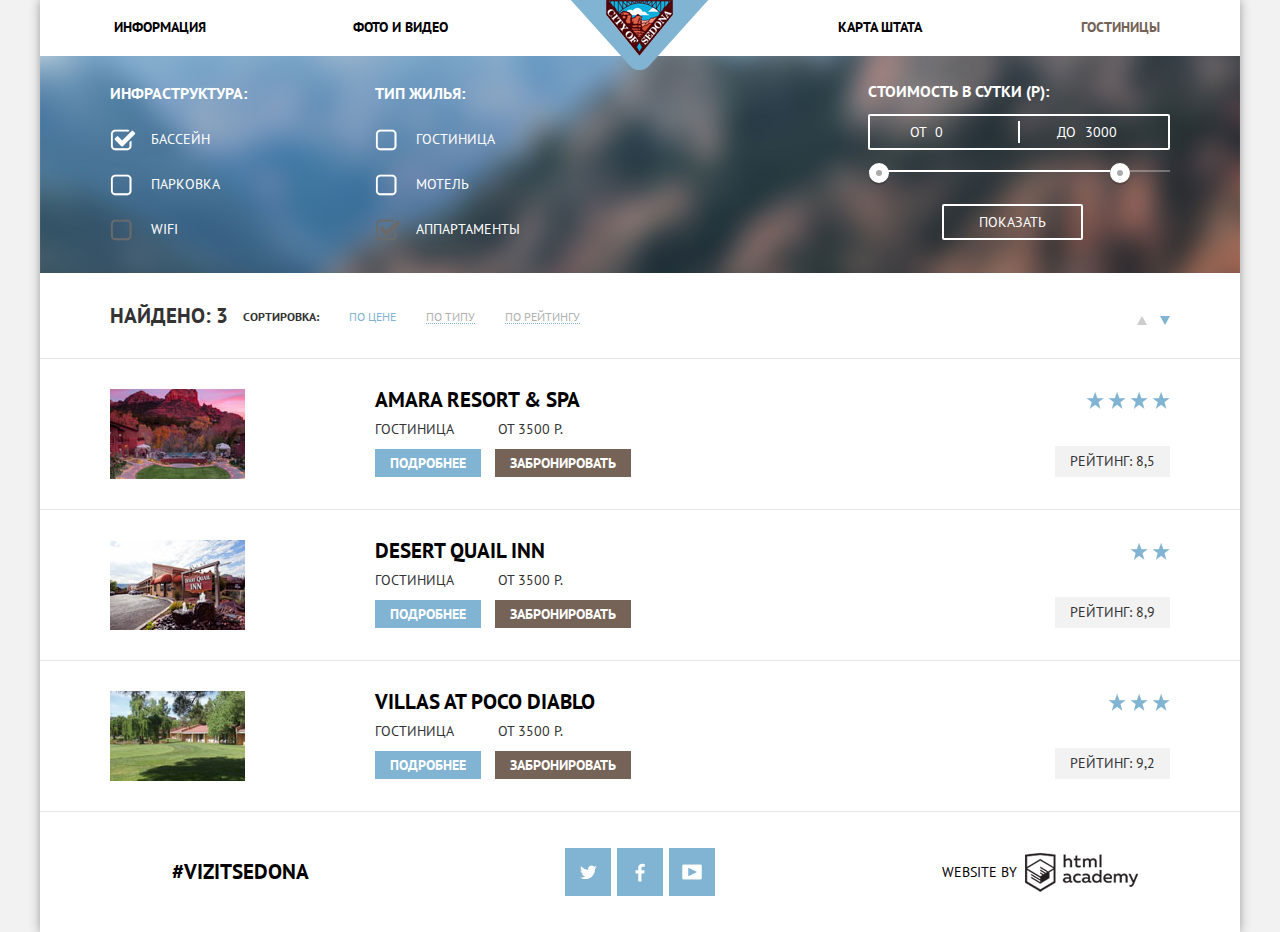
==== commit aa38602c: "Правки 17_05" ====
--- a/hotels.html
+++ b/hotels.html
@@ -24,13 +24,13 @@
            <legend>Инфраструктура:</legend>
             <input type="checkbox" name="pool" id="pool" value="pool" checked><label for="pool">Бассейн</label>
             <input type="checkbox" name="parking" id="parking" value="parking"><label for="parking">Парковка</label>
-            <input type="checkbox" name="wifi" id="wifi" value="wifi"><label for="wifi">WiFi</label>
+            <input type="checkbox" name="wifi" id="wifi" value="wifi" disabled="disabled"><label for="wifi">WiFi</label>
           </fieldset> 
           <fieldset class="form-check">
             <legend>Тип жилья:</legend>
-            <input type="checkbox" name="hotel" id="hotel" value="hotel" checked><label for="hotel">Гостиница</label>
+            <input type="checkbox" name="hotel" id="hotel" value="hotel"><label for="hotel">Гостиница</label>
             <input type="checkbox" name="motel" id="motel" value="motel"><label for="motel">Мотель</label>
-            <input type="checkbox" name="appartment" id="appartment" value="appartment"><label for="appartment">Аппартаменты</label>
+            <input type="checkbox" name="appartment" id="appartment" value="appartment" disabled="disabled" checked><label for="appartment">Аппартаменты</label>
           </fieldset>
           <fieldset class="price-range">
             <legend class="price-range-title">Стоимость в сутки (P):</legend>
@@ -145,7 +145,7 @@
       </main>
       <footer class="main-footer">
         <div class="footer">
-          <a class="contacts" href="#">Vizitsedona</a>
+          <a class="contacts" href="#">#Vizitsedona</a>
         </div>
         <div class="footer">
           <a class="social-btn sprite-twitter" href="#">twitter</a>
--- a/css/style.min.css
+++ b/css/style.min.css
@@ -1 +1 @@
-body,h2{margin:0}.btn2 a,.container-form{outline:#ff1800 dotted 1px}.clearfix:after,.content-number::after{content:""}.container-form,.container-item,.content-icon,.content-icon:before,.main-headbg,.main-navigation,.tagline,.tagline-search{text-align:center}body{background:#f2f2f2;font-family:"PT Sans",Arial,sans-serif;font-size:14px;line-height:1.5;color:#333}.main-navigation a,h2,h3{color:#000;text-transform:uppercase;font-weight:700}*{box-sizing:border-box}h2{font-size:21px}h3{font-size:16px}.container{min-width:768px;max-width:1200px;margin:0 auto;background:#fff;box-shadow:0 0 10px #999}.main-headbg{min-height:507px;padding-top:76px;background:url(../img/sedona-head-bg.jpg) no-repeat #39596e}.container-form{min-height:217px;padding-top:30px;background:url(../img/sedona-head-bg2.jpg) no-repeat}.searh-hotel-form{min-height:217px;padding:25px 70px 0;background:url(../img/sedona-head-bg2.jpg) no-repeat #39596e}.headbg-text{width:458px;height:352px;margin:0 auto;background:url(../img/sedonawelcome.png) 50% 50% no-repeat;font-size:0}.main-navigation ul{margin:0;padding:0;font-size:0;list-style:none}.main-navigation li{display:inline-block;width:20%;vertical-align:middle}.main-navigation a{position:relative;display:block;min-height:56px;padding:14px 10px;font-size:14px;line-height:26px;text-decoration:none}.main-navigation img{position:absolute;top:0;left:50%;margin-left:-69px}li a:hover{color:#81b3d2}li a:active{color:rgba(0,0,0,.3)}li .active{color:#766357;cursor:pointer}li .active:hover{color:#604e43}li .active:active{color:rgba(118,99,87,.3)}.bg-cover{height:57px;margin-top:-57px;background:url(../img/mask-bg.png) center top no-repeat;background-size:cover}.clearfix:after{display:block;clear:both}.tagline{padding-top:60px;padding-bottom:25px;vertical-align:middle}.tagline-title{width:450px;margin:0 auto 30px;font-size:21px;font-weight:700;line-height:26px;color:#000;text-transform:uppercase}.container-text-left,.container-text-right,.searh-hotel-form{color:#fff;text-transform:uppercase}.tagline-title.bigger{font-size:30px}.search{min-height:150px}.tagline-search{padding-top:54px;padding-right:25%;padding-left:25%}.tagline-text{margin:25px 0;font-size:14px;line-height:24px;text-transform:uppercase}.tagline-search .tagline-text{margin:25px 0 47px}.banner-left{padding-right:66.666666%;background:url(../img/sedona-view-1.jpg) 100% 50% no-repeat #39596e}.banner-right{padding-left:66.666666%;background:url(../img/sedona-view-2.jpg) 0 50% no-repeat #39596e}.container-text-left{width:100%;padding-top:54px;padding-bottom:53px;background-color:#81b3d2;text-align:center}.content-name{max-width:160px;margin:0 auto 25px;font-size:21px;font-weight:700;line-height:1}.content-text{margin:0 0 30px;padding:0 15px;color:#333}.content-text.other{margin-bottom:0}.content-p{margin:0}.content-number{position:relative;display:inline-block;margin:0 0 30px;line-height:0}.content-number::after,.content-number::before{position:absolute;display:inline-block;width:9px;height:1px;background-color:#000}.content-number::after{left:-50%;vertical-align:middle}.content-number::before{right:-50%;vertical-align:middle;content:""}.number-white::after,.number-white::before{position:absolute;display:inline-block;width:9px;height:1px;background-color:#fff;vertical-align:middle;content:""}.number-white::after{left:-50%}.number-white::before{right:-50%}.container-item{float:left;width:33.333333%;padding:50px 0}.container-item-low{padding:50px 0 30px}.content-icon{display:block;height:76px;margin:5px 0 30px;font-size:0}.content-icon:after,.content-icon:before{display:inline-block;vertical-align:bottom;content:""}.content-icon:after{height:100%}.content-icon:before{background:url(../img/spritesheet-all.png) no-repeat}.form-check,.price-range{min-height:170px;text-align:left}.sprite-home:before{width:74px;height:72px;background-position:-79px -146px}.sprite-food:before{width:74px;height:70px;background-position:-141px -66px}.sprite-gift:before{width:64px;height:76px;background-position:-5px -146px}.form-check{float:left;width:256px;border:none}.form-check legend{margin-bottom:24px;font-size:16px;font-weight:600}.item-form{margin-top:10px;cursor:pointer}.item-form:hover{color:#663d15}.form-check input{display:none}.form-check label{position:relative;display:block;margin:0 0 24px;padding:0 0 0 41px}[type=checkbox]+label:before{position:absolute;top:0;left:0;width:22px;height:22px;background:url(../img/spritesheet-all.png) -5px -37px no-repeat;content:"";cursor:pointer}[type=checkbox]:checked+label:before{width:26px;background-position:-69px -37px;cursor:pointer}.item-form input[type=checkbox]+.sprite-checkbox{display:inline-block;width:22px;height:22px;background:url(../img/spritesheet-all.png) no-repeat}.sprite-checkbox{display:inline-block;width:22px;height:22px;background-position:-5px -37px;content:""}.price-range{float:right;width:333px}.hotel-img,.hotel-name{float:left}.price-range-title{margin-bottom:12px;font-size:16px;font-weight:600;line-height:21px}.price-controls{position:relative;height:36px;margin-bottom:20px;margin-left:13px;border:2px solid #fff;border-radius:2px;font-size:0}.price-controls::after{position:absolute;top:50%;left:50%;width:2px;height:22px;background:#fff;content:"";-webkit-transform:translate(-50%,-50%);transform:translate(-50%,-50%)}.price-controls label{display:inline-block;padding-top:5px;font-size:14px;line-height:20px;text-align:center;vertical-align:middle;cursor:pointer}.price-controls .max-price,.price-controls .min-price{width:50%}.price-controls input{width:50px;margin:0;padding-left:5px;border:none;outline:0;background:0 0;font:inherit;color:inherit}.btn-show,.form-content-btn,.main-search input{font-family:"PT Sans",Arial,sans-serif}.range-controls{position:relative;margin-bottom:32px;margin-left:14px}.range-controls .scale{height:2px;background:rgba(255,255,255,.3)}.range-controls .bar{width:80%;height:2px;background:#fff}.range-toggle{position:absolute;top:-7px;width:20px;height:20px;border:7px solid #fff;border-radius:50%;background-color:#ababab;box-shadow:0 2px 1px 0 rgba(0,1,1,.2);cursor:pointer}.form-content-btn,.searh-form{width:568px;text-align:center;font-weight:600;text-transform:uppercase}.range-toggle-min{left:0}.range-toggle-max{left:80%}.range-toggle:hover{background:#1c4f80}.btn-show{display:block;margin:0 auto;padding:6px 35px;border:2px solid #fff;border-radius:2px;outline:0;background:0 0;font-size:14px;line-height:20px;color:#fff;text-transform:uppercase;cursor:pointer}.btn-show:hover{background:#fff;color:#000}.container-item p{color:#000;text-transform:uppercase}.container-item img{margin-top:60px}.features{min-height:235px;background-color:#eee}.form-content{position:relative;z-index:50}.form-content-btn{display:block;margin:0 auto;padding:30px 10px;background-color:#766357;font-size:21px;line-height:26px;color:#fff;text-decoration:none}.searh-form{position:absolute;top:100%;left:50%;z-index:100;display:none;margin-left:-284px;padding:55px;background-color:#fff;box-shadow:0 0 5px #999;font-size:14px}.searh-form-show{display:block;-webkit-animation:show;animation:show;-webkit-animation-duration:1s;animation-duration:1s;-webkit-animation-fill-mode:forwards;animation-fill-mode:forwards}fieldset{margin:0;padding:0;border:0}.main-search{margin-bottom:29px;font-size:0;text-align:left}.main-search input,.main-search label{font-size:14px;line-height:26px;display:inline-block;vertical-align:middle}.input-wrap{position:relative;display:inline-block;width:344px;overflow:hidden;vertical-align:middle}.input-wrap:hover:after{background-position:-193px -5px}.input-wrap:active:after{background-position:-162px -5px}.input-wrap:after{position:absolute;top:10px;right:10px;width:21px;height:22px;background:url(../img/spritesheet-all.png) -131px -5px no-repeat;content:""}.main-search>label{width:110px}.main-search fieldset{display:inline-block;width:50%}.input-wrap input:hover{border-color:#ebebeb;background-color:#ebebeb}.input-wrap input:focus{border:2px solid #e5e5e5;outline:0;background-color:#fff}.main-search input{width:100%;padding:4px 10px 4px 15px;border:none;border:2px solid #f2f2f2;background-color:#f2f2f2;font-weight:600;color:#000;text-align:left;text-transform:uppercase}.person label{width:111px}.person input{padding:6px;text-align:center}.main-search input::-webkit-input-placeholder{opacity:1;color:#000}.main-search input::-moz-placeholder{opacity:1;color:#000}.main-search input:-moz-placeholder{opacity:1;color:#000}.main-search input:-ms-input-placeholder{opacity:1;color:#000}.person button,.person input{display:inline-block;width:33.333333%;vertical-align:middle}.person button{margin:0;padding:0;border:0;background:#f2f2f2;line-height:38px;cursor:pointer}.child{padding-right:25px;color:#000;text-align:right}.main-search-button,.minus,.plus{display:inline-block;text-align:center;vertical-align:middle}.main-search-button{width:114px;background-color:#f2f2f2}.minus,.plus{position:relative;width:38px;height:38px;font-size:0}.minus::after,.plus::after,.plus::before{position:absolute;background-color:#a9a9a9;content:""}.footer-wrapper,.plus::before{display:block}.minus::after,.plus::after{top:18px;left:14px;display:block;width:11px;height:3px;font-size:0;vertical-align:middle}.plus::before{top:14px;left:18px;width:3px;height:11px}.main-footer,.map{position:relative}.btn,.btn-search{border:none;background-color:#81b3d2;font-family:"PT Sans",Arial,sans-serif;font-size:21px;color:#fff;text-transform:uppercase;text-align:center;text-decoration:none}.btn{min-height:60px;margin:10px auto;font-weight:700}.btn-search{width:458px;margin:23px auto 0;padding:17px 0;font-weight:600;line-height:1;cursor:pointer}.btn2 a,.contacts,.hotel-btn,.sort-resalt{font-weight:700}.btn-search:hover{background-color:#5496bd}.btn-search:active{color:rgba(255,255,255,.5)}.footer,.social-btn{display:inline-block;vertical-align:middle}.main-footer{z-index:20;padding:36px 0;background-color:rgba(255,255,255,.9);font-size:0;color:#000;text-align:center}.footer{width:33.333333%;font-size:0}.contacts{font-size:21px;color:#000;text-decoration:none;text-transform:uppercase}.social-btn{width:46px;height:48px;margin:0 6px 0 0;background:#81b3d2;font-size:0;line-height:48px;text-align:center;text-decoration:none}.hotel-name h2,.sorting-type a{line-height:1;display:inline-block}.social-btn:last-child{margin:0}.social-btn:before{display:inline-block;background:url(../img/spritesheet-all.png) no-repeat;vertical-align:middle;content:""}.sprite-facebook:before{width:10px;height:19px;background-position:-141px -37px}.sprite-twitter:before{width:17px;height:14px;background-position:-313px -124px}.sprite-ytube:before{width:20px;height:16px;background-position:-163px -148px}.social-btn:hover{background:#669ec0}.social-btn:active:before{opacity:.3}.footer-copyright{display:inline-block;margin:0 8px 0 0;font-size:14px;vertical-align:middle;text-decoration:none;text-transform:uppercase}.footer-logo-academy,.sort-bar{margin:0;font-size:0;text-transform:uppercase}.footer-logo-academy{display:inline-block;width:113px;height:39px;background:url(../img/spritesheet-all.png) top no-repeat;vertical-align:middle;text-decoration:none}.logo-sprite{background-position:-5px -69px}.logo-sprite:hover{background-position:-225px -54px}.logo-sprite:active{background-position:-224px -5px}.sort-bar{padding:26px 70px 29px;border-bottom:1px solid #e5e5e5}.sort-resalt{display:inline-block;width:166px;margin:0 auto;font-size:21px}.sorting-type{display:inline-block;width:791px;margin:0;padding:0;list-style:none}.sorting-type li{display:inline-block;padding-right:39px;font-size:12px}.sorting-type a{border-bottom:1px dotted #81b3d2;color:#b1b1b1;text-decoration:none}.sorting-type a.none{display:inline-block;border-bottom:none;color:#81b3d2}.sorting-type a:hover{color:#81b3d2;text-decoration:none;text-transform:uppercase}.sorting-type a:active{border-bottom:none;color:#000}.sorting-direction{display:inline-block;width:100px;text-align:right}.sorting-direction li{display:inline-block;list-style:none}.arrow-up{display:inline-block;margin-right:13px;border:5px solid transparent;border-top:0;border-bottom:9px solid #ccc}.arrow-down{display:inline-block;border:5px solid transparent;border-top:9px solid #81b3d2;border-bottom:0}.arrow-up:hover{border-bottom:9px solid #000}.arrow-down:hover{border-top:9px solid #000}.arrow-up:active{border-bottom:9px solid #81b3d2}.arrow-down:active{border-top:9px solid #81b3d2}.hotel-item{padding:0 0 24px;border-bottom:1px solid #e5e5e5}.hotel-img{width:167px;margin-left:70px;padding-top:30px}.hotel-name,.rating{width:30%;padding-top:30px}.hotel-name h2{margin-bottom:9px}.hotel-title{color:#000;text-decoration:none;text-transform:uppercase}.hotel-title:hover{color:#81b3d2}.hotel-title:active{color:rgba(118,99,87,.3)}.rating{float:right;margin-right:70px;text-align:right}.btn2 a,.hotel-btn,.star{text-align:center}.rate-star{margin-bottom:36px}.star{display:inline-block;height:17px;margin:0;vertical-align:middle}.sprite-star:before{display:block;width:18px;height:17px;background:url(../img/spritesheet-all.png) -285px -124px no-repeat;content:""}.btn2 a,.hotel-btn,.left,.price span,.rate-number{display:inline-block}.rate-number{padding:5px 15px;background:#f2f2f2;text-transform:uppercase}.price{margin-bottom:8px;text-transform:uppercase}.btn2,.hotel-btn{margin-bottom:10px}.left{margin-right:40px;padding:20px auto}.btn-booking,.btn-more{padding:5px 15px;text-decoration:none;text-transform:uppercase}.btn2 a{color:#fff}.hotel-btn{margin-top:5px;color:#fff}.btn-more{margin-right:10px;background:#81b3d2;color:#fff}.btn-more:hover{background:#669ec0;color:#fff}.btn-more:active{background:#5496bd;color:rgba(255,255,255,.3)}.btn-booking{background:#766357;color:#fff}.btn-booking:hover{background:#604e43;color:#fff}.btn-booking:active{background:#503e33;color:rgba(255,255,255,.3)}.map{z-index:10;margin-bottom:-120px;background:url(../img/map.jpg) 50% 50% no-repeat #f2f1ef}.map iframe{display:block;width:100%;height:593px;border:0}@-webkit-keyframes show{0%{-webkit-transform:scale(0);transform:scale(0)}25%,75%{-webkit-transform:scale(1.2);transform:scale(1.2)}50%{-webkit-transform:scale(.8);transform:scale(.8)}100%{-webkit-transform:scale(1);transform:scale(1)}}@keyframes show{0%{-webkit-transform:scale(0);transform:scale(0)}25%,75%{-webkit-transform:scale(1.2);transform:scale(1.2)}50%{-webkit-transform:scale(.8);transform:scale(.8)}100%{-webkit-transform:scale(1);transform:scale(1)}}+body{margin:0;background:#f2f2f2;font-family:"PT Sans",Arial,sans-serif;font-size:14px;line-height:1.5;color:#333}*{box-sizing:border-box}h2,h3{font-weight:700;color:#000;text-transform:uppercase}h2{margin:0;font-size:21px}h3{font-size:16px}.container{min-width:748px;max-width:1200px;width:100%;margin:0 auto;background:#fff;box-shadow:0 0 10px #999}.main-headbg{min-height:507px;padding-top:76px;background:#39596e url(../img/sedona-head-bg.jpg) no-repeat;text-align:center}.container-form{min-height:217px;padding-top:30px;outline:1px dotted #ff1800;background:url(../img/sedona-head-bg2.jpg) no-repeat;text-align:center}.searh-hotel-form{min-height:217px;padding:25px 70px 0;background:#39596e url(../img/sedona-head-bg2.jpg) no-repeat}.headbg-text{width:458px;height:352px;margin:0 auto;background:url(../img/sedonawelcome.png) 50% 50% no-repeat;font-size:0}.main-navigation{text-align:center}.main-navigation ul{margin:0;padding:0;font-size:0;list-style:none}.main-navigation li{display:inline-block;width:20%;vertical-align:middle}.main-navigation a{position:relative;display:block;min-height:56px;padding:14px 10px;font-size:14px;font-weight:700;line-height:26px;color:#000;text-decoration:none;text-transform:uppercase}.main-navigation img{position:absolute;top:0;left:50%;margin-left:-69px}li a:hover{color:#81b3d2}li a:active{color:rgba(0,0,0,.3)}li .active{color:#766357;cursor:pointer}li .active:hover{color:#604e43}li .active:active{color:rgba(118,99,87,.3)}.cover:after{content:"";display:block;height:57px;margin-top:-57px;background:url(../img/mask-bg.png) no-repeat;background-position:center top;background-size:cover}.clearfix:after{display:block;clear:both;content:""}.tagline{padding-top:60px;padding-bottom:25px;text-align:center;vertical-align:middle}.tagline-title{width:450px;margin:0 auto 30px;font-size:21px;font-weight:700;line-height:26px;color:#000;text-transform:uppercase}.tagline-title.bigger{font-size:30px}.search{min-height:150px}.tagline-search{padding-top:54px;padding-right:25%;padding-left:25%;text-align:center}.tagline-text{margin:25px 0;font-size:14px;line-height:24px;text-transform:uppercase}.tagline-search .tagline-text{margin:25px 0 47px}.searh-hotel-form{color:#fff;text-transform:uppercase}.banner-left{padding-right:66.666666%;background:#39596e url(../img/sedona-view-1.jpg) no-repeat 100% 50%}.banner-right{padding-left:66.666666%;background:#39596e url(../img/sedona-view-2.jpg) no-repeat 0 50%}.container-text-left{width:100%;padding-top:54px;padding-bottom:53px;background-color:#81b3d2;text-align:center}.container-text-left,.container-text-right{color:#fff;text-transform:uppercase}.content-name{max-width:150px;margin:0 auto 25px;font-size:21px;font-weight:700;line-height:21px}.content-text{margin:0 0 30px;padding:0 15px;color:#333}.content-text.other{margin-bottom:0}.content-p{margin:0;padding:0 15px}.content-number{position:relative;display:inline-block;margin:0 0 30px;line-height:0}.content-number::after{left:-50%;background-color:#000}.content-number::after,.content-number::before,.number-white::after,.number-white::before{position:absolute;display:inline-block;width:9px;height:1px;vertical-align:middle;content:""}.content-number::before{right:-50%;background-color:#000}.number-white::after,.number-white::before{background-color:#fff}.number-white::after{left:-50%}.number-white::before{right:-50%}.container-item{float:left;width:33.333333%;padding:50px 0;text-align:center}.container-item-low{padding:50px 0 30px}.content-icon{display:block;height:76px;margin:5px 0 30px;font-size:0;text-align:center}.content-icon:after,.content-icon:before{display:inline-block;vertical-align:bottom;content:""}.content-icon:after{height:100%}.content-icon:before{background:url(../img/spritesheet-all.png) no-repeat;text-align:center}.sprite-home:before{width:74px;height:72px;background-position:-79px -146px}.sprite-food:before{width:74px;height:70px;background-position:-141px -66px}.sprite-gift:before{width:64px;height:76px;background-position:-5px -146px}.form-check{float:left;width:25%;min-height:170px;border:none;text-align:left}.form-check legend{margin-bottom:24px;font-size:16px;font-weight:600}.form-check input{display:none}.item-form{margin-top:10px;cursor:pointer}.item-form:hover{color:#663d15}.form-check label{position:relative;display:block;margin:0 0 24px;padding:0 0 0 41px}input[type=checkbox]+label:before{position:absolute;top:0;left:0;width:22px;height:22px;background:url(../img/spritesheet-all.png) no-repeat -5px -37px;content:"";cursor:pointer}input[type=checkbox]:checked+label:before{width:26px;background-position:-69px -37px;cursor:pointer}input[type=checkbox]:disabled+label:before{width:26px;background-position:-37px -37px;cursor:pointer}input[type=checkbox]:disabled:checked+label:before{width:26px;background-position:-105px -37px;cursor:pointer}.item-form input[type=checkbox]+.sprite-checkbox{display:inline-block;width:22px;height:22px;background:url(../img/spritesheet-all.png) no-repeat}.sprite-checkbox{display:inline-block;width:22px;height:22px;background-position:-5px -37px;content:""}.price-range{float:right;width:50%;max-width:330px;min-height:170px;padding-left:15px;text-align:left}.price-range-title{margin:0 0 12px 13px;font-size:16px;font-weight:600;line-height:21px}.price-controls{position:relative;height:36px;margin-bottom:20px;margin-left:13px;border:2px solid #fff;border-radius:2px;font-size:0}.price-controls::after{position:absolute;top:50%;left:50%;width:2px;height:22px;background:#fff;content:"";-webkit-transform:translate(-50%,-50%);transform:translate(-50%,-50%)}.price-controls label{display:inline-block;padding-top:5px;font-size:14px;line-height:20px;text-align:center;vertical-align:middle;cursor:pointer}.price-controls .max-price,.price-controls .min-price{width:50%}.price-controls input{width:50px;margin:0;padding-left:5px;border:none;outline:none;background:0 0;font:inherit;color:inherit}.range-controls{position:relative;margin-bottom:32px;margin-left:14px}.range-controls .scale{height:2px;background:rgba(255,255,255,.3)}.range-controls .bar{width:80%;height:2px;background:#fff}.range-toggle{position:absolute;top:-7px;width:20px;height:20px;border:7px solid #fff;border-radius:50%;background-color:#ababab;box-shadow:0 2px 1px 0 rgba(0,1,1,.2);cursor:pointer}.range-toggle-min{left:0}.range-toggle-max{left:80%}.range-toggle:hover{background:#1c4f80}.btn-show{display:block;margin:0 auto;padding:6px 35px;border:2px solid #fff;border-radius:2px;outline:none;background:0 0;font-family:"PT Sans",Arial,sans-serif;font-size:14px;line-height:20px;color:#fff;text-transform:uppercase;cursor:pointer}.btn-show:hover{background:#fff;color:#000}.container-item p{color:#000;text-transform:uppercase}.container-item img{margin-top:60px}.features{min-height:235px;background-color:#eee}.form-content{position:relative;z-index:50}.form-content-btn,.searh-form{width:568px;font-weight:600;text-align:center;text-transform:uppercase}.form-content-btn{margin:0 auto;font-family:"PT Sans",Arial,sans-serif;line-height:26px;color:#fff;text-decoration:none;display:block;padding:30px 10px;background-color:#766357;font-size:21px}.searh-form{position:absolute;top:100%;left:50%;z-index:100;display:none;margin-left:-284px;padding:55px;background-color:#fff;box-shadow:0 0 5px #999;font-size:14px}.searh-form-show{display:block;-webkit-animation:show;animation:show;-webkit-animation-duration:1s;animation-duration:1s;-webkit-animation-fill-mode:forwards;animation-fill-mode:forwards}fieldset{margin:0;padding:0;border:0}.main-search{margin-bottom:29px;font-size:0;text-align:left}.input-wrap{position:relative;display:inline-block;width:344px;overflow:hidden;vertical-align:middle}.input-wrap:hover:after{background-position:-193px -5px}.input-wrap:active:after{background-position:-162px -5px}.input-wrap:after{position:absolute;top:10px;right:10px;width:21px;height:22px;background:url(../img/spritesheet-all.png) no-repeat -131px -5px;content:""}.main-search>label{width:110px}.main-search label{display:inline-block;font-size:14px;line-height:26px;vertical-align:middle}.main-search fieldset{display:inline-block;width:50%}.input-wrap input:hover{border-color:#ebebeb;background-color:#ebebeb}.input-wrap input:focus{border:2px solid #e5e5e5;outline:none;background-color:#fff}.main-search input{display:inline-block;width:100%;padding:4px 10px 4px 15px;border:2px solid #f2f2f2;background-color:#f2f2f2;font-family:"PT Sans",Arial,sans-serif;font-size:14px;font-weight:600;line-height:26px;color:#000;text-align:left;vertical-align:middle;text-transform:uppercase}.main-search input:focus{outline:none}.person label{width:111px}.person input{padding:6px;text-align:center}.main-search input::-webkit-input-placeholder{opacity:1;color:#000}.main-search input:-moz-placeholder,.main-search input::-moz-placeholder{opacity:1;color:#000}.main-search input:-ms-input-placeholder{opacity:1;color:#000}.person button,.person input{display:inline-block;width:33.333333%;vertical-align:middle}.person button{margin:0;padding:0;border:0;background:#f2f2f2;line-height:38px;cursor:pointer}.person button:focus{outline-style:none}.child{padding-right:25px;color:#000;text-align:right}.main-search-button,.minus,.plus{display:inline-block;text-align:center;vertical-align:middle}.main-search-button{background-color:#f2f2f2;width:114px}.minus,.plus{position:relative;width:38px;height:38px;font-size:0}.minus::after,.plus::after,.plus::before{position:absolute;display:block;background-color:#a9a9a9;content:""}.minus::after,.plus::after{font-size:0;vertical-align:middle;top:18px;left:14px;width:11px;height:3px}.plus::before{top:14px;left:18px;width:3px;height:11px}.btn,.btn-search{border:none;background-color:#81b3d2;font-family:"PT Sans",Arial,sans-serif;font-size:21px;color:#fff;text-align:center;text-decoration:none;text-transform:uppercase}.btn{min-height:60px;margin:10px auto;font-weight:700}.btn-search{width:458px;margin:23px auto 0;padding:17px 0;font-weight:600;line-height:1;cursor:pointer}.btn-search:hover{background-color:#5496bd}.btn-search:active{color:rgba(255,255,255,.5)}.footer-wrapper{display:block}.main-footer{position:relative;z-index:20;padding:36px 0;background-color:rgba(255,255,255,.9);font-size:0;color:#000;text-align:center}.footer{display:inline-block;width:33.333333%;font-size:0;vertical-align:middle}.contacts{font-size:21px;font-weight:700;color:#000;text-decoration:none;text-transform:uppercase}.social-btn{display:inline-block;width:46px;height:48px;margin:0 6px 0 0;background:#81b3d2;font-size:0;line-height:48px;text-align:center;vertical-align:middle;text-decoration:none}.social-btn:last-child{margin:0}.social-btn:before{display:inline-block;background:url(../img/spritesheet-all.png) no-repeat;vertical-align:middle;content:""}.sprite-facebook:before{width:10px;height:19px;background-position:-141px -37px}.sprite-twitter:before{width:17px;height:14px;background-position:-313px -124px}.sprite-ytube:before{width:20px;height:16px;background-position:-163px -148px}.social-btn:hover{background:#669ec0}.social-btn:active:before{opacity:.3}.footer-copyright,.footer-logo-academy{display:inline-block;margin:0 8px 0 0;font-size:14px;vertical-align:middle;text-decoration:none;text-transform:uppercase}.footer-logo-academy{width:113px;height:39px;margin:0;background:url(../img/spritesheet-all.png) no-repeat top;font-size:0}.logo-sprite{background-position:-5px -69px}.logo-sprite:hover{background-position:-225px -54px}.logo-sprite:active{background-position:-224px -5px}.sort-bar{margin:0;padding:32px 70px 22px;border-bottom:1px solid #e5e5e5;font-size:0;text-transform:uppercase}.sort-resalt,.sorting-type{display:inline-block;vertical-align:bottom}.sort-resalt{font-size:21px;font-weight:700;line-height:21px;margin:0 15px 0 0}.sorting-type{margin:0;padding:0;list-style:none}.sorting-type li{display:inline-block;padding-right:30px;font-size:12px}.sorting-type li:last-child{padding-right:0}.sorting-type a{display:inline-block;border-bottom:1px dotted #81b3d2;line-height:1;color:#b1b1b1;text-decoration:none}.sorting-type a.none{display:inline-block;border-bottom:none;color:#81b3d2}.sorting-type a:hover{color:#81b3d2;text-decoration:none;text-transform:uppercase}.sorting-type a:active{border-bottom:none;color:#000}.sorting-direction{display:inline-block;float:right;width:55px;text-align:right;padding:11px 0}.sorting-direction li{display:inline-block;list-style:none}.arrow-down,.arrow-up{display:inline-block;border:5px solid transparent}.arrow-up{margin-right:13px;border-top:0;border-bottom:9px solid #ccc}.arrow-down{border-top:9px solid #81b3d2;border-bottom:0}.arrow-up:hover{border-bottom:9px solid #000}.arrow-down:hover{border-top:9px solid #000}.arrow-up:active{border-bottom:9px solid #81b3d2}.arrow-down:active{border-top:9px solid #81b3d2}.hotel-item{padding:30px 70px 24px;border-bottom:1px solid #e5e5e5}.hotel-img{float:left;width:23%;margin-right:2%}.hotel-img img{border-style:none;max-width:135px;height:auto;max-height:90px;width:100%}.hotel-name{float:left;width:45%}.hotel-name h2{display:inline-block;margin-bottom:9px;line-height:1}.hotel-title{color:#000;text-decoration:none;text-transform:uppercase}.hotel-title:hover{color:#81b3d2}.hotel-title:active{color:rgba(118,99,87,.3)}.rating{float:right;width:20%;text-align:right}.rate-star{margin-bottom:36px}.star{display:inline-block;height:17px;margin:0;text-align:center;vertical-align:middle}.sprite-star:before{display:block;width:18px;height:17px;background:url(../img/spritesheet-all.png) no-repeat;background-position:-285px -124px;content:""}.price,.rate-number{text-transform:uppercase}.rate-number{display:inline-block;padding:5px 15px;background:#f2f2f2}.price{margin-bottom:8px}.left,.price span{display:inline-block}.left{margin-right:40px;padding:20px auto}.btn2{margin-bottom:10px}.btn2 a,.hotel-btn{display:inline-block;font-weight:700;color:#fff;text-align:center}.btn2 a{outline:1px dotted #ff1800}.hotel-btn{margin-top:5px;margin-bottom:10px}.btn-more{margin-right:10px;padding:5px 15px;background:#81b3d2;color:#fff;text-decoration:none;text-transform:uppercase}.btn-more:hover{background:#669ec0;color:#fff}.btn-more:active{background:#5496bd;color:rgba(255,255,255,.3)}.btn-booking{padding:5px 15px;background:#766357;color:#fff;text-decoration:none;text-transform:uppercase}.btn-booking:hover{background:#604e43;color:#fff}.btn-booking:active{background:#503e33;color:rgba(255,255,255,.3)}.map{position:relative;z-index:10;margin-bottom:-120px;background:#f2f1ef url(../img/map.jpg) no-repeat 50% 50%}.map iframe{display:block;width:100%;height:593px;border:0}@-webkit-keyframes show{0%{-webkit-transform:scale(0);transform:scale(0)}25%,75%{-webkit-transform:scale(1.2);transform:scale(1.2)}50%{-webkit-transform:scale(.8);transform:scale(.8)}to{-webkit-transform:scale(1);transform:scale(1)}}@keyframes show{0%{-webkit-transform:scale(0);transform:scale(0)}25%,75%{-webkit-transform:scale(1.2);transform:scale(1.2)}50%{-webkit-transform:scale(.8);transform:scale(.8)}to{-webkit-transform:scale(1);transform:scale(1)}}